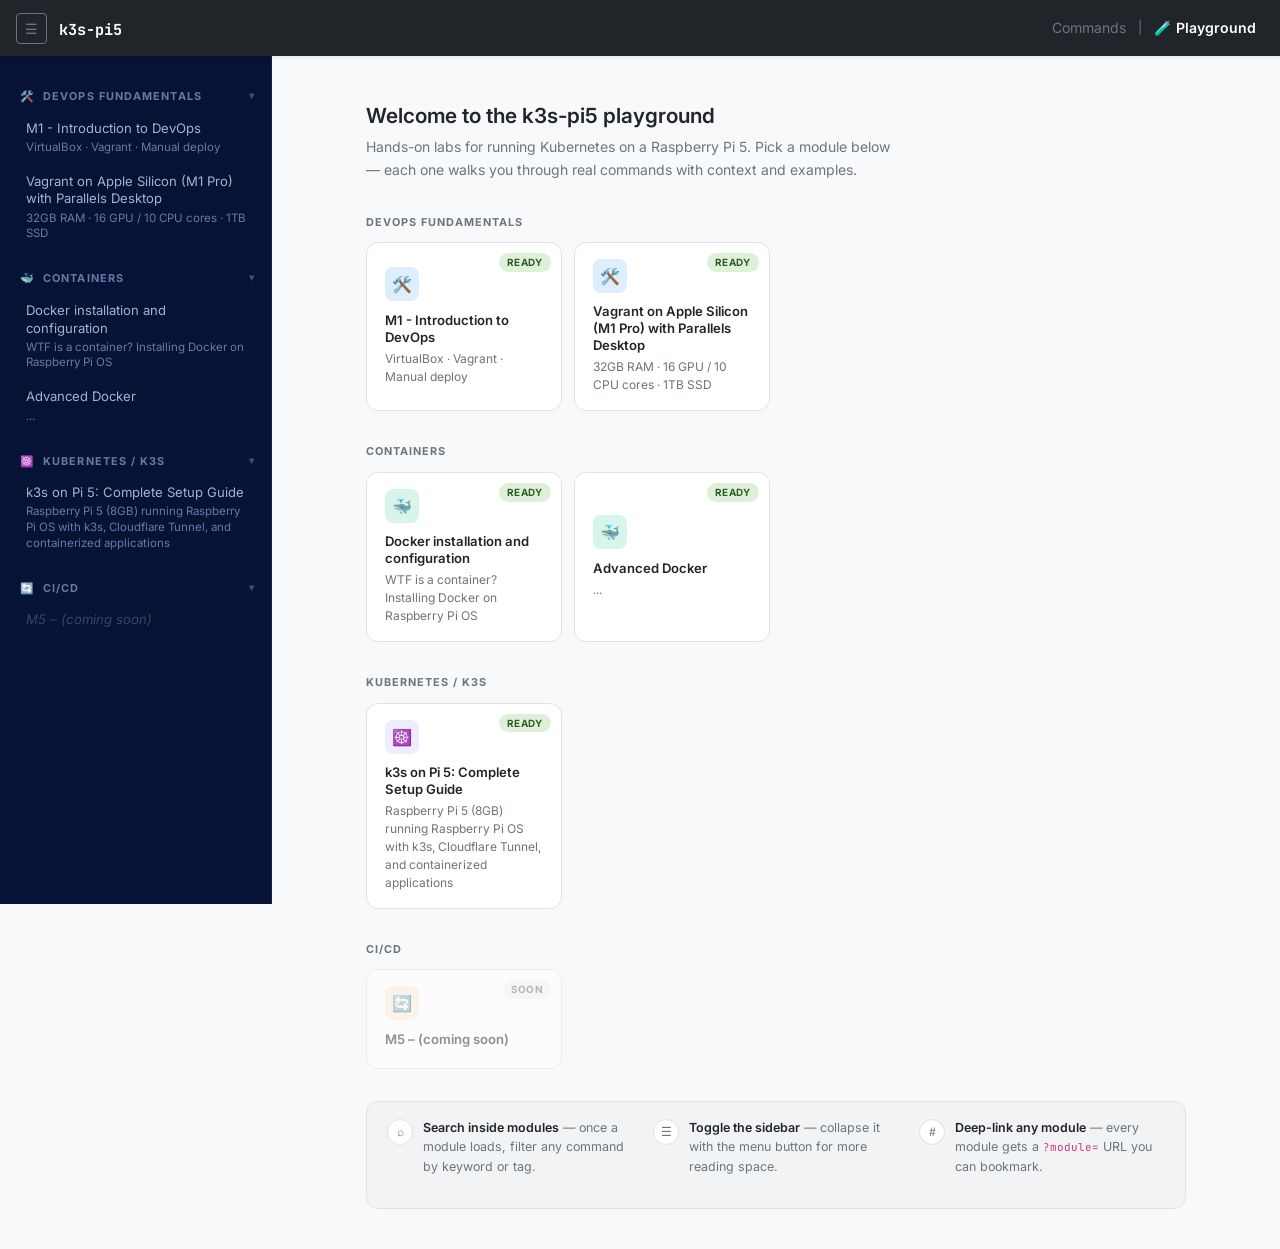
==== index.html @ 00b2cbc9 "fix: ui and folders" ====
<!DOCTYPE html>
<html lang="en">

<head>
  <meta charset="UTF-8" />
  <meta name="viewport" content="width=device-width, initial-scale=1.0" />
  <title>k3s-pi5 Playground — DevOps Labs</title>
  <link href="https://cdn.jsdelivr.net/npm/bootstrap@5.3.3/dist/css/bootstrap.min.css" rel="stylesheet" />
  <link
    href="https://fonts.googleapis.com/css2?family=Inter:wght@400;500;600;700&family=JetBrains+Mono:wght@400;500&display=swap"
    rel="stylesheet" />

  <!-- Design tokens first — everything else reads from these variables -->
  <link rel="stylesheet" href="styles/index.css" />
  <!-- Reusable UI components: cards, code blocks, badges, command parts -->
  <link rel="stylesheet" href="styles/components.css" />
  <!-- Sidebar: layout, collapse, accordion groups, module buttons -->
  <link rel="stylesheet" href="styles/sidebar.css" />
  <!-- Main content area, module header, empty state -->
  <link rel="stylesheet" href="styles/playground.css" />
</head>

<body>

  <!-- ── Navbar ──────────────────────────────────────────────────────────────── -->
  <nav class="navbar navbar-dark bg-dark sticky-top shadow-sm" style="z-index: 300;">
    <div class="container-fluid px-3">
      <div class="d-flex align-items-center gap-2">
        <button id="sidebar-toggle" class="btn btn-sm btn-outline-secondary me-1" aria-label="Toggle sidebar">☰</button>
        <a class="navbar-brand fw-bold mb-0" href="index.html">
          <span style="font-family:'JetBrains Mono',monospace; font-size:0.95rem;">k3s-pi5</span>
        </a>
      </div>
      <div class="d-flex align-items-center gap-1">
        <a class="nav-link text-secondary px-2" href="index.html" style="font-size:0.88rem;">Commands</a>
        <span class="text-secondary" style="font-size:0.8rem;">|</span>
        <a class="nav-link text-white px-2 fw-semibold" href="playground.html" style="font-size:0.88rem;">🧪 Playground</a>
      </div>
    </div>
  </nav>

  <!-- ── App shell ───────────────────────────────────────────────────────────── -->
  <div class="playground-shell">

    <!-- Sidebar — populated by playground.js -->
    <nav id="sidebar">
      <div id="sidebar-nav"></div>
    </nav>

    <!-- Main content -->
    <main id="playground-main">
      <div class="inner">

        <!-- Module header — shown after a module loads -->
        <div id="module-header" class="mb-5" style="display:none;">
          <h1 class="fw-bold fs-2 mb-1" id="module-title"></h1>
          <p class="text-secondary mb-4" id="module-subtitle"></p>
          <input type="text" id="searchInput" class="form-control mb-3" placeholder="Search commands or concepts…" />
          <div id="filterControls" class="d-flex flex-wrap gap-2 justify-content-center"></div>
        </div>

        <!-- Command list (driven by app.js render()) -->
        <div id="commandList"></div>
        <div class="no-results text-center text-secondary py-5" id="noResults" style="display:none;">
          <p class="fs-5">No commands match your search.</p>
        </div>

        <!-- Welcome / empty state — populated by playground.js -->
        <div id="module-empty"></div>

      </div>
    </main>
  </div>

  <script src="https://cdn.jsdelivr.net/npm/bootstrap@5.3.3/dist/js/bootstrap.bundle.min.js"></script>
  <script src="lib/registry.js"></script>
  <script src="lib/playground.js"></script>
  <script src="lib/index.js"></script>
</body>

</html>
---- styles/index.css ----
:root {
  /* ── Brand / Accent ─────────────────────────────────────────── */
  --accent:        #5b8af5;
  --accent-dark:   #3a66d4;
  --accent-bg:     #e7f1ff;
  --accent-text:   #084298;

  /* ── App background ─────────────────────────────────────────── */
  --bg-app:        #f8f9fa;
  --bg-card:       #ffffff;
  --bg-surface:    #f1f3f5;

  /* ── Sidebar palette ─────────────────────────────────────────── */
  --sidebar-bg:           #071336;
  --sidebar-border:       #1e2130;
  --sidebar-hover-bg:     #0f1528;
  --sidebar-active-bg:    #161e38;
  --sidebar-active-border:#5b8af5;

  /* Sidebar text — lifted for readability */
  --sidebar-label:        #6878a8;   /* group labels (was #4a5070 — too dim) */
  --sidebar-item:         #a8b0cc;   /* normal items (was #8b92b0 — too dim) */
  --sidebar-item-hover:   #d4d9ee;   /* hover */
  --sidebar-item-active:  #e8ecf8;   /* active */
  --sidebar-subtitle:     #6878a8;   /* subtitle under active item */
  --sidebar-disabled:     #3d4460;   /* coming-soon items */

  /* ── Content typography ──────────────────────────────────────── */
  --text-primary:   #212529;
  --text-secondary: #6c757d;
  --text-accent:    #0d6efd;         /* blue links / command names */

  /* ── Borders & shadows ───────────────────────────────────────── */
  --border:         #dee2e6;
  --shadow:         0 4px 6px -1px rgba(0,0,0,.10), 0 2px 4px -1px rgba(0,0,0,.06);

  /* ── Code blocks ─────────────────────────────────────────────── */
  --code-bg:        #272822;
  --code-text:      #f8f8f2;

  /* ── Fonts ───────────────────────────────────────────────────── */
  --font-sans:  'Inter', -apple-system, sans-serif;
  --font-mono:  'JetBrains Mono', monospace;

  /* ── Radii ───────────────────────────────────────────────────── */
  --radius-lg:  12px;
  --radius-md:  8px;
  --radius-sm:  4px;

  /* ── Sidebar sizing ──────────────────────────────────────────── */
  --sidebar-width:          272px;
  --sidebar-collapsed-width: 0px;
  --navbar-height:          52px;
  --sidebar-transition:     0.25s ease;
}
---- styles/components.css ----
/* components.css — Reusable UI components: cards, code, badges, command parts.
   Requires: tokens.css */

/* ── Base ────────────────────────────────────────────────────────────────── */
body {
  font-family: var(--font-sans);
  background: var(--bg-app);
}

code,
.font-mono {
  font-family: var(--font-mono);
}

/* ── Command name ────────────────────────────────────────────────────────── */
.command-name {
  font-family: var(--font-mono);
  font-weight: 600;
  color: var(--text-accent);
  font-size: 1rem;
}

/* ── Command part pill ───────────────────────────────────────────────────── */
.command-part {
  background: var(--bg-surface);
  padding: 2px 7px;
  border-radius: var(--radius-sm);
  font-family: var(--font-mono);
  font-size: 0.8rem;
  display: inline-block;
  margin: 2px;
}

/* ── Code example box ────────────────────────────────────────────────────── */
.example-box {
  background: var(--code-bg);
  color: var(--code-text);
  padding: 12px;
  border-radius: var(--radius-md);
  font-family: var(--font-mono);
  font-size: 0.82rem;
  overflow-x: auto;
  white-space: pre-wrap;
}

/* ── "Why" callout box ───────────────────────────────────────────────────── */
.why-box {
  background: var(--accent-bg);
  color: var(--accent-text);
  border-left: 4px solid var(--text-accent);
  padding: 10px 14px;
  border-radius: 6px;
  font-size: 0.9rem;
}

/* ── Detail label ────────────────────────────────────────────────────────── */
.detail-label {
  font-size: 0.7rem;
  font-weight: 700;
  text-transform: uppercase;
  letter-spacing: 0.06em;
  color: var(--text-secondary);
  margin-bottom: 4px;
}

/* ── Cards ───────────────────────────────────────────────────────────────── */
.card {
  transition: transform 0.15s, box-shadow 0.15s;
}

.card:hover {
  transform: translateY(-2px);
  box-shadow: 0 6px 16px rgba(0, 0, 0, 0.1) !important;
}

.card.border-primary {
  border-left-width: 4px !important;
}

/* ── Bootstrap accordion overrides ──────────────────────────────────────── */
.accordion-button {
  font-family: var(--font-mono);
  font-weight: 600;
  color: var(--text-accent);
}

.accordion-button:not(.collapsed) {
  color: var(--text-accent);
  background: #f0f5ff;
  box-shadow: none;
}

.accordion-button::after {
  filter: none;
}

/* ── Section badge (numbered circle) ────────────────────────────────────── */
.section-badge {
  width: 28px;
  height: 28px;
  border-radius: 50%;
  background: var(--text-accent);
  color: #fff;
  display: inline-flex;
  align-items: center;
  justify-content: center;
  font-size: 0.85rem;
  font-weight: 700;
}
---- styles/sidebar.css ----
/* sidebar.css — Sidebar layout, collapsible categories, toggle behaviour.
   Requires: tokens.css */

/* ── Shell that wraps sidebar + main ────────────────────────────────────── */
.playground-shell {
  display: flex;
  flex: 1;
  min-height: 0;
}

/* ── Sidebar container ───────────────────────────────────────────────────── */
#sidebar {
  width: var(--sidebar-width);
  min-width: var(--sidebar-width);
  background: var(--sidebar-bg);
  border-right: 1px solid var(--sidebar-border);
  display: flex;
  flex-direction: column;
  position: sticky;
  top: var(--navbar-height);
  height: calc(100vh - var(--navbar-height));
  overflow-y: auto;
  overflow-x: hidden;
  padding: 1rem 0 2rem;
  scrollbar-width: thin;
  scrollbar-color: #2a2f45 transparent;
  transition: width var(--sidebar-transition),
              min-width var(--sidebar-transition),
              opacity var(--sidebar-transition);
}

#sidebar::-webkit-scrollbar        { width: 4px; }
#sidebar::-webkit-scrollbar-track  { background: transparent; }
#sidebar::-webkit-scrollbar-thumb  { background: #2a2f45; border-radius: 2px; }

/* ── Collapsed state (desktop) ───────────────────────────────────────────── */
#sidebar.collapsed {
  width: 0;
  min-width: 0;
  opacity: 0;
  pointer-events: none;
}

/* ── Accordion group wrapper ─────────────────────────────────────────────── */
.sidebar-group {
  margin-bottom: 0.25rem;
}

/* ── Group label / toggle button ─────────────────────────────────────────── */
.sidebar-group-label {
  display: flex;
  align-items: center;
  justify-content: space-between;
  gap: 0.5rem;
  padding: 1rem 1rem 0.4rem 1.25rem;
  color: var(--sidebar-label);
  font-size: 0.68rem;
  font-weight: 700;
  letter-spacing: 0.1em;
  text-transform: uppercase;
  cursor: pointer;
  user-select: none;
  border: none;
  background: none;
  width: 100%;
  text-align: left;
  transition: color 0.15s;
}

.sidebar-group-label:hover {
  color: var(--sidebar-item-hover);
}

.sidebar-group-label .label-left {
  display: flex;
  align-items: center;
  gap: 0.5rem;
}

/* Chevron icon */
.sidebar-group-label .chevron {
  font-size: 0.6rem;
  opacity: 0.6;
  transition: transform 0.2s ease;
  /* Unicode chevron — no extra dependency */
  content: '▾';
}

.sidebar-group.collapsed .chevron {
  transform: rotate(-90deg);
}

/* ── Group items container ───────────────────────────────────────────────── */
.sidebar-group-items {
  overflow: hidden;
  max-height: 1000px; /* large enough; animate down to 0 */
  transition: max-height 0.25s ease, opacity 0.2s ease;
  opacity: 1;
}

.sidebar-group.collapsed .sidebar-group-items {
  max-height: 0;
  opacity: 0;
}

/* ── Individual module button ─────────────────────────────────────────────── */
.sidebar-module-btn {
  display: block;
  width: 100%;
  background: none;
  border: none;
  border-left: 2px solid transparent;
  text-align: left;
  padding: 0.55rem 1.25rem 0.55rem 1.5rem;
  color: var(--sidebar-item);
  font-size: 0.82rem;
  font-family: var(--font-sans);
  line-height: 1.35;
  cursor: pointer;
  transition: color 0.15s, border-color 0.15s, background 0.15s;
}

.sidebar-module-btn:hover:not(.disabled) {
  color: var(--sidebar-item-hover);
  background: var(--sidebar-hover-bg);
}

.sidebar-module-btn.active {
  color: var(--sidebar-item-active);
  border-left-color: var(--sidebar-active-border);
  background: var(--sidebar-active-bg);
  font-weight: 600;
}

.sidebar-module-btn.disabled {
  color: var(--sidebar-disabled);
  cursor: default;
  font-style: italic;
}

/* ── Subtitle line inside a module button ────────────────────────────────── */
.sidebar-module-subtitle {
  display: block;
  font-size: 0.72rem;
  color: var(--sidebar-label);
  margin-top: 0.15rem;
  font-weight: 400;
  font-style: normal;
}

.sidebar-module-btn.active .sidebar-module-subtitle {
  color: var(--sidebar-subtitle);
}

/* ── Navbar toggle button (visible on all sizes now) ─────────────────────── */
#sidebar-toggle {
  display: inline-flex; /* always visible — collapses sidebar on desktop too */
}

/* ── Mobile: sidebar slides in as overlay ────────────────────────────────── */
@media (max-width: 768px) {
  #sidebar {
    position: fixed;
    top: var(--navbar-height);
    left: -280px;
    height: calc(100vh - var(--navbar-height));
    z-index: 200;
    width: 260px;
    min-width: 260px;
    /* Override desktop collapsed transition — use slide on mobile */
    transition: left var(--sidebar-transition), opacity 0s;
    opacity: 1;
  }

  /* On mobile, open/close via .open instead of .collapsed */
  #sidebar.open {
    left: 0;
    box-shadow: 4px 0 24px rgba(0, 0, 0, 0.5);
  }

  /* Desktop collapsed class has no effect on mobile */
  #sidebar.collapsed {
    width: 260px;
    min-width: 260px;
    opacity: 1;
    pointer-events: auto;
  }
}
---- styles/playground.css ----
/* playground.css — Main content area, module header, welcome screen.
   Requires: tokens.css */

/* ── Main content panel ──────────────────────────────────────────────────── */
#playground-main {
  flex: 1;
  overflow-y: auto;
  padding: 2.5rem 2rem;
  transition: padding var(--sidebar-transition);
}

#playground-main .inner {
  max-width: 820px;
  margin: 0 auto;
}

/* ── Module header ───────────────────────────────────────────────────────── */
#module-header {
  text-align: center;
  margin-bottom: 2.5rem;
}

#searchInput:focus {
  border-color: var(--accent);
  box-shadow: 0 0 0 3px rgba(91, 138, 245, 0.18);
}

.filter-btn.active {
  background: var(--accent) !important;
  color: #fff !important;
  border-color: var(--accent) !important;
}

/* ── No-results notice ───────────────────────────────────────────────────── */
.no-results { display: none; }

/* ── Welcome screen (empty state) ────────────────────────────────────────── */
#module-empty {
  padding-top: 0.5rem;
}

.welcome-greeting {
  margin-bottom: 2rem;
}
.welcome-greeting h2 {
  font-size: 1.3rem;
  font-weight: 600;
  color: var(--text-primary);
  margin: 0 0 0.4rem;
}
.welcome-greeting p {
  font-size: 0.875rem;
  color: var(--text-secondary);
  margin: 0;
  line-height: 1.65;
  max-width: 540px;
}

.welcome-section-label {
  font-size: 0.68rem;
  font-weight: 700;
  letter-spacing: 0.09em;
  text-transform: uppercase;
  color: var(--text-secondary);
  margin: 0 0 0.75rem;
}

/* ── Module card grid ────────────────────────────────────────────────────── */
.welcome-grid {
  display: grid;
  grid-template-columns: repeat(auto-fill, minmax(190px, 1fr));
  gap: 12px;
  margin-bottom: 2rem;
}

.welcome-card {
  background: var(--bg-card);
  border: 1px solid var(--border);
  border-radius: var(--radius-lg);
  padding: 1rem 1.1rem;
  cursor: pointer;
  transition: border-color 0.15s, box-shadow 0.15s, transform 0.15s;
  position: relative;
  text-align: left;
  width: 100%;
  font-family: var(--font-sans);
}
.welcome-card:hover {
  border-color: var(--accent);
  box-shadow: 0 4px 14px rgba(91, 138, 245, 0.12);
  transform: translateY(-2px);
}
.welcome-card.disabled {
  opacity: 0.5;
  cursor: default;
  pointer-events: none;
}

.welcome-card-icon {
  width: 34px;
  height: 34px;
  border-radius: 8px;
  display: flex;
  align-items: center;
  justify-content: center;
  font-size: 1rem;
  margin-bottom: 0.65rem;
  flex-shrink: 0;
}
.welcome-card-icon.clr-blue   { background: #ddeeff; }
.welcome-card-icon.clr-teal   { background: #d8f5ec; }
.welcome-card-icon.clr-purple { background: #eeedfe; }
.welcome-card-icon.clr-amber  { background: #faeeda; }

.welcome-card-title {
  font-size: 0.82rem;
  font-weight: 600;
  color: var(--text-primary);
  margin: 0 0 0.25rem;
  line-height: 1.3;
}
.welcome-card-sub {
  font-size: 0.75rem;
  color: var(--text-secondary);
  margin: 0;
  line-height: 1.5;
}

.welcome-card-badge {
  position: absolute;
  top: 10px;
  right: 10px;
  font-size: 0.62rem;
  font-weight: 700;
  padding: 2px 8px;
  border-radius: 20px;
  text-transform: uppercase;
  letter-spacing: 0.05em;
}
.welcome-card-badge.ready { background: #dff0d8; color: #2a6027; }
.welcome-card-badge.soon  { background: var(--bg-surface); color: var(--text-secondary); }

/* ── Tips row ────────────────────────────────────────────────────────────── */
.welcome-tips {
  background: var(--bg-surface);
  border: 1px solid var(--border);
  border-radius: var(--radius-lg);
  padding: 1rem 1.25rem;
  display: flex;
  flex-wrap: wrap;
  gap: 1.25rem;
}
.welcome-tip {
  display: flex;
  align-items: flex-start;
  gap: 10px;
  flex: 1;
  min-width: 160px;
}
.welcome-tip-icon {
  width: 26px;
  height: 26px;
  border-radius: 50%;
  background: var(--bg-card);
  border: 1px solid var(--border);
  display: flex;
  align-items: center;
  justify-content: center;
  font-size: 0.72rem;
  flex-shrink: 0;
  margin-top: 1px;
  font-family: var(--font-mono);
  color: var(--text-secondary);
}
.welcome-tip-text {
  font-size: 0.78rem;
  color: var(--text-secondary);
  line-height: 1.55;
}
.welcome-tip-text strong {
  color: var(--text-primary);
  font-weight: 600;
}

/* ── Mobile adjustments ──────────────────────────────────────────────────── */
@media (max-width: 768px) {
  #playground-main { padding: 1.5rem 1rem; }
  .welcome-grid { grid-template-columns: 1fr 1fr; }
}
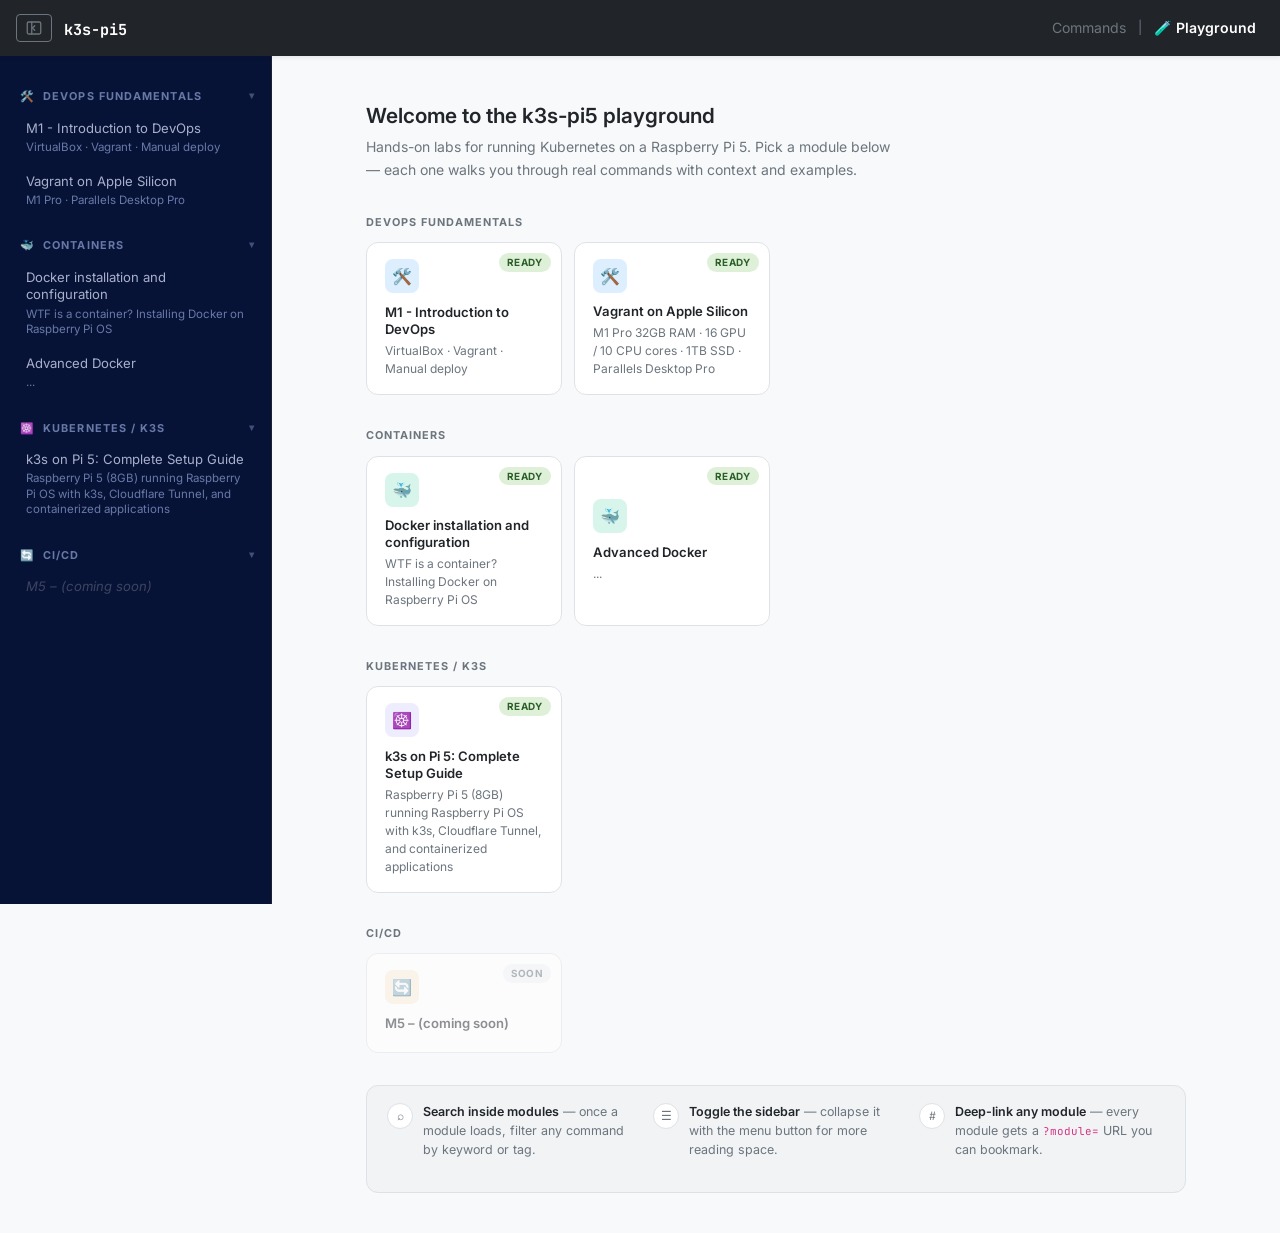
==== commit 0ecdd451: "fix:toggle sidebar" ====
--- a/index.html
+++ b/index.html
@@ -26,7 +26,17 @@
   <nav class="navbar navbar-dark bg-dark sticky-top shadow-sm" style="z-index: 300;">
     <div class="container-fluid px-3">
       <div class="d-flex align-items-center gap-2">
-        <button id="sidebar-toggle" class="btn btn-sm btn-outline-secondary me-1" aria-label="Toggle sidebar">☰</button>
+        <button id="sidebar-toggle" class="btn btn-sm btn-outline-secondary me-1" aria-label="Toggle sidebar"
+          aria-expanded="true">
+          <svg width="18" height="18" viewBox="0 0 24 24" fill="none" stroke="currentColor" stroke-width="1.75"
+            stroke-linecap="round" stroke-linejoin="round">
+            <rect x="3" y="4" width="18" height="16" rx="2" />
+            <line id="st-divider" x1="9" y1="4" x2="9" y2="20"
+              style="transition:opacity .2s,transform .2s;transform-origin:9px 12px" />
+            <polyline id="st-arrow" points="13,9 10,12 13,15"
+              style="transition:transform .2s;transform-origin:11.5px 12px" />
+          </svg>
+        </button>
         <a class="navbar-brand fw-bold mb-0" href="index.html">
           <span style="font-family:'JetBrains Mono',monospace; font-size:0.95rem;">k3s-pi5</span>
         </a>
@@ -34,7 +44,8 @@
       <div class="d-flex align-items-center gap-1">
         <a class="nav-link text-secondary px-2" href="index.html" style="font-size:0.88rem;">Commands</a>
         <span class="text-secondary" style="font-size:0.8rem;">|</span>
-        <a class="nav-link text-white px-2 fw-semibold" href="playground.html" style="font-size:0.88rem;">🧪 Playground</a>
+        <a class="nav-link text-white px-2 fw-semibold" href="playground.html" style="font-size:0.88rem;">🧪
+          Playground</a>
       </div>
     </div>
   </nav>
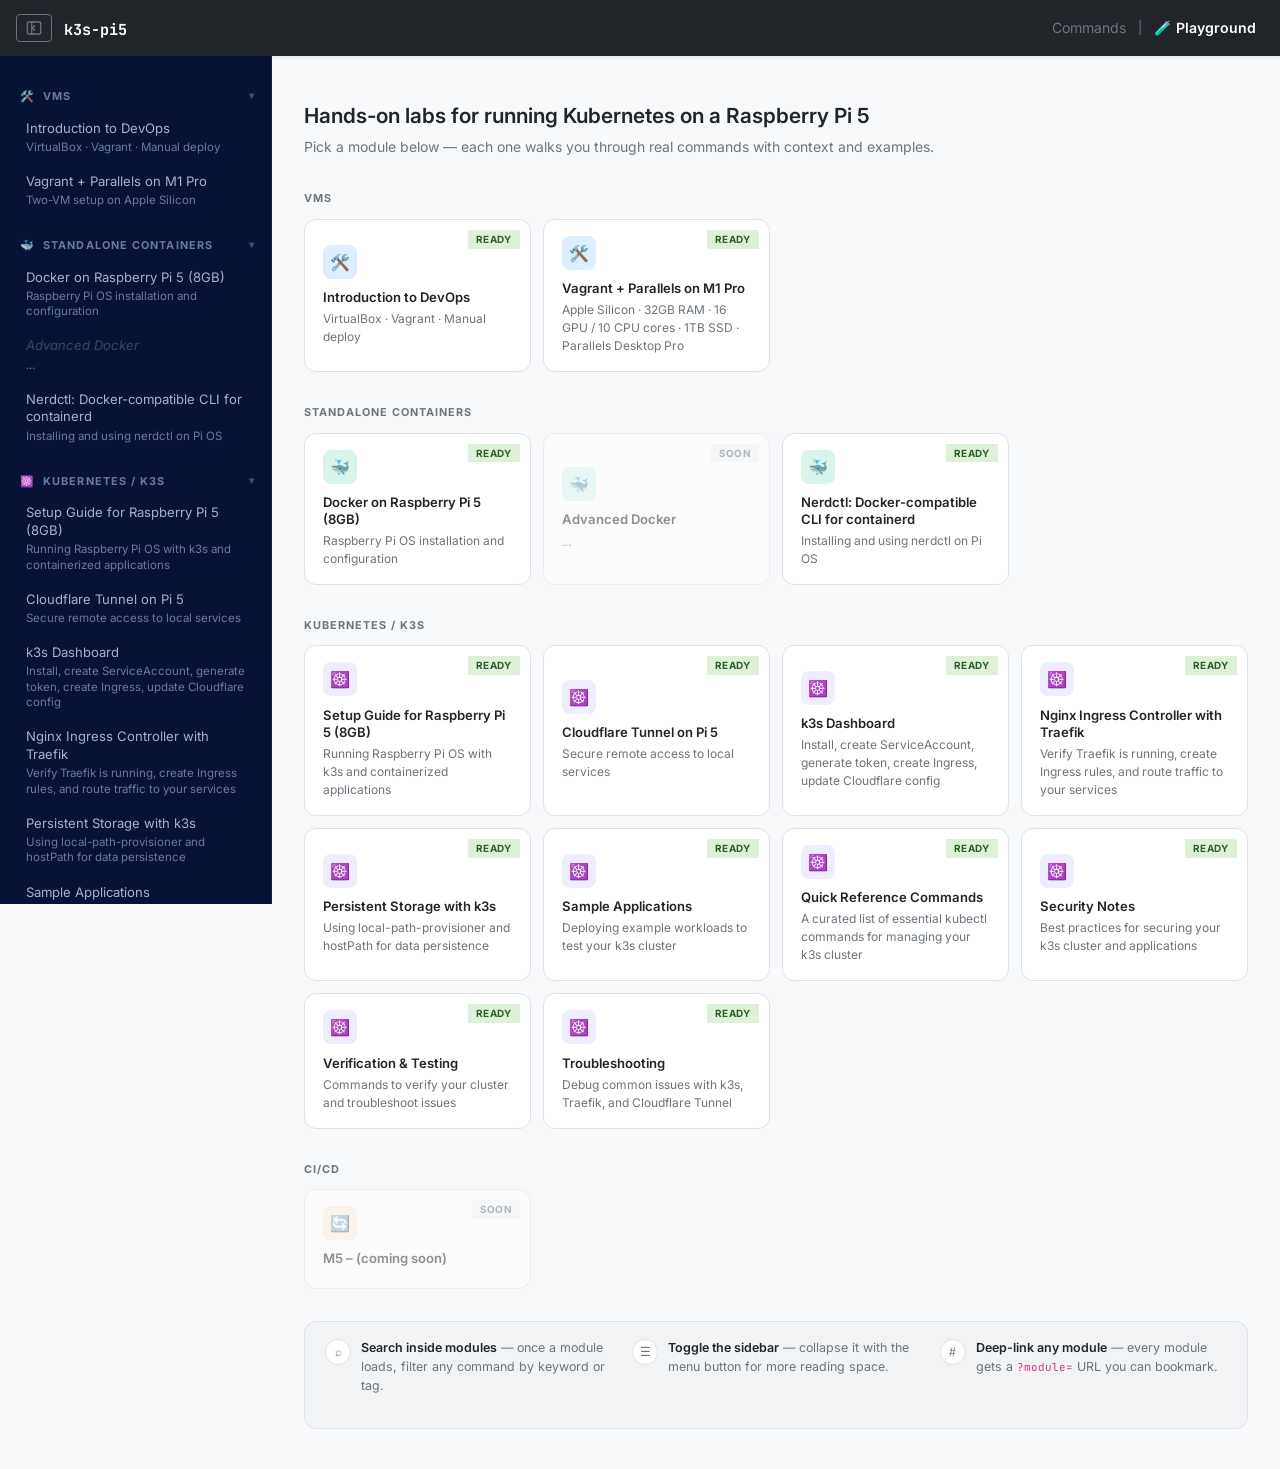
==== commit fa06fcca: "fixed some stylings" ====
--- a/index.html
+++ b/index.html
@@ -79,6 +79,24 @@
         <!-- Welcome / empty state — populated by playground.js -->
         <div id="module-empty"></div>
 
+        <div class="welcome-tips">
+          <div class="welcome-tip">
+            <div class="welcome-tip-icon">&#x2315;</div>
+            <p class="welcome-tip-text"><strong>Search inside modules</strong> — once a module loads, filter any command
+              by keyword or tag.</p>
+          </div>
+          <div class="welcome-tip">
+            <div class="welcome-tip-icon">&#9776;</div>
+            <p class="welcome-tip-text"><strong>Toggle the sidebar</strong> — collapse it with the menu button for
+              more reading space.</p>
+          </div>
+          <div class="welcome-tip">
+            <div class="welcome-tip-icon">#</div>
+            <p class="welcome-tip-text"><strong>Deep-link any module</strong> — every module gets a
+              <code>?module=</code> URL you can bookmark.
+            </p>
+          </div>
+        </div>
       </div>
     </main>
   </div>
--- a/styles/playground.css
+++ b/styles/playground.css
@@ -10,7 +10,7 @@
 }
 
 #playground-main .inner {
-  max-width: 820px;
+  max-width: 1240px;
   margin: 0 auto;
 }
 
@@ -53,7 +53,6 @@
   color: var(--text-secondary);
   margin: 0;
   line-height: 1.65;
-  max-width: 540px;
 }
 
 .welcome-section-label {
@@ -68,7 +67,7 @@
 /* ── Module card grid ────────────────────────────────────────────────────── */
 .welcome-grid {
   display: grid;
-  grid-template-columns: repeat(auto-fill, minmax(190px, 1fr));
+  grid-template-columns: repeat(4, 1fr);
   gap: 12px;
   margin-bottom: 2rem;
 }
@@ -133,7 +132,6 @@
   font-size: 0.62rem;
   font-weight: 700;
   padding: 2px 8px;
-  border-radius: 20px;
   text-transform: uppercase;
   letter-spacing: 0.05em;
 }
@@ -185,5 +183,13 @@
 /* ── Mobile adjustments ──────────────────────────────────────────────────── */
 @media (max-width: 768px) {
   #playground-main { padding: 1.5rem 1rem; }
-  .welcome-grid { grid-template-columns: 1fr 1fr; }
+  .welcome-grid {
+    grid-template-columns: repeat(3, 1fr); /* wide: 3 col */
+  }
+}
+
+@media (max-width: 480px) {
+  .welcome-grid {
+    grid-template-columns: repeat(3, 1fr); /* mobile: 1 col */
+  }
 }
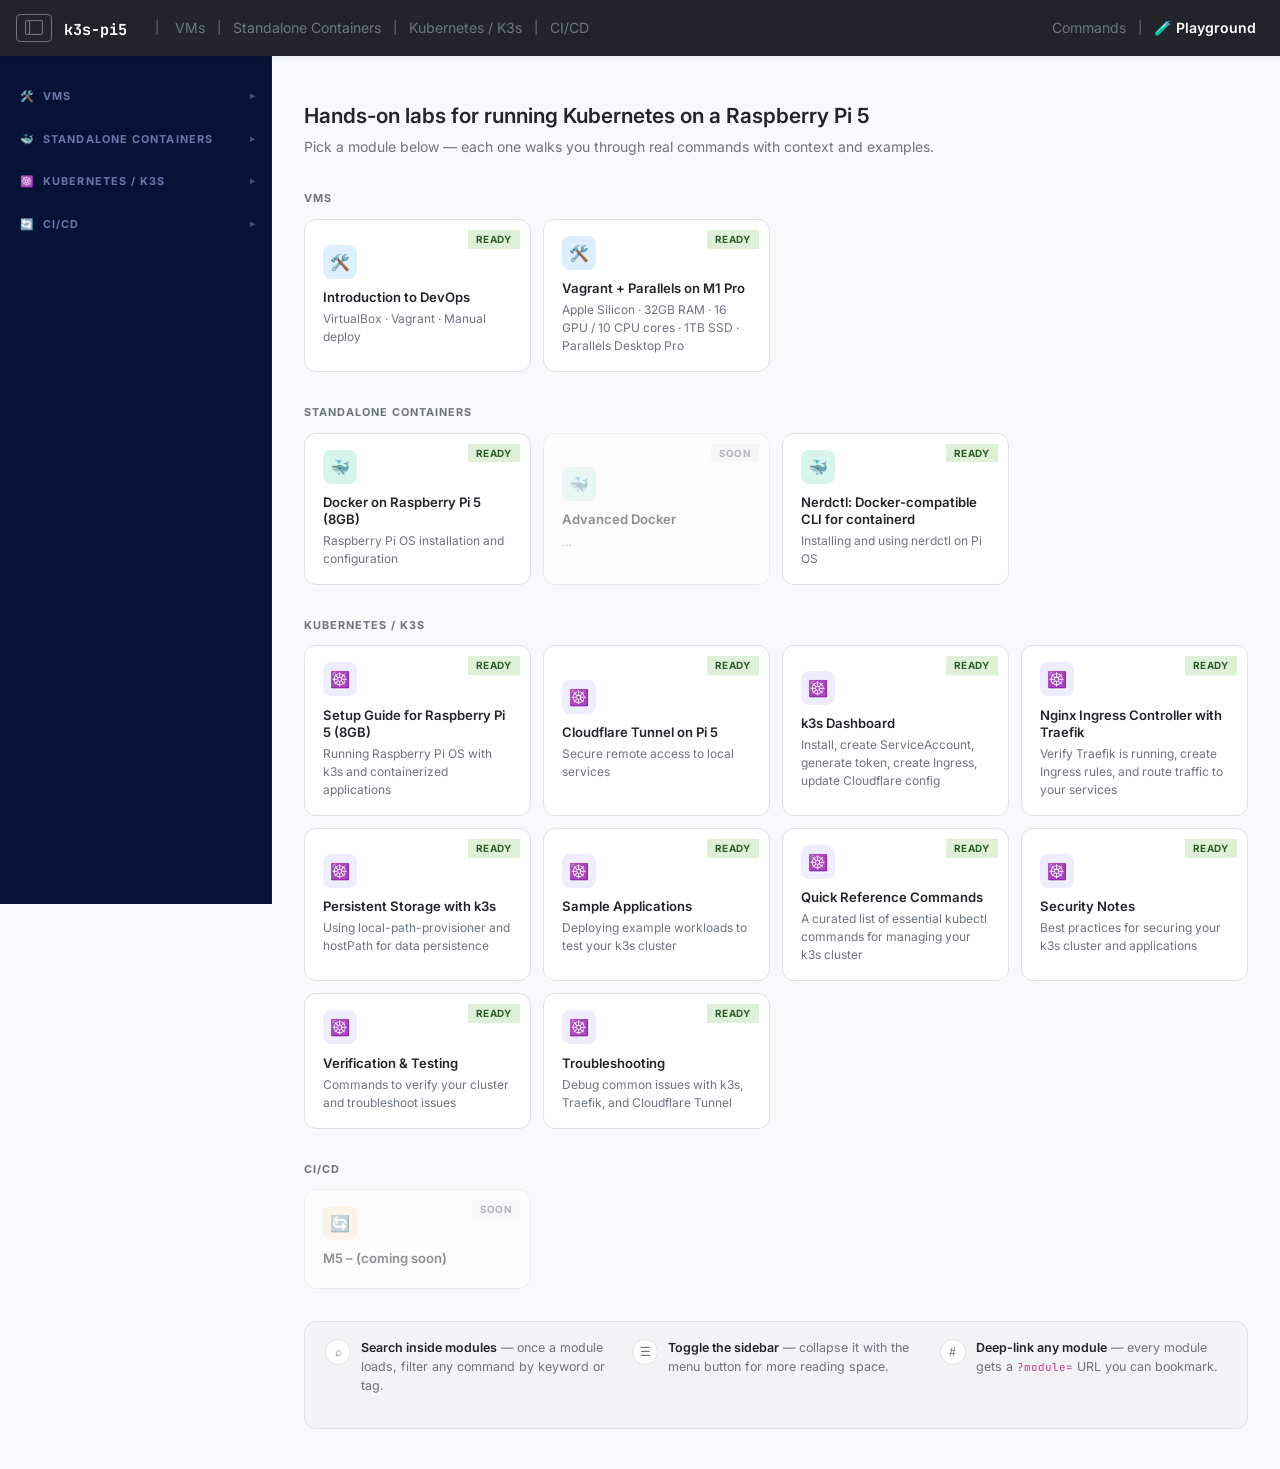
==== commit e3b4cdfd: "fixed styling" ====
--- a/index.html
+++ b/index.html
@@ -6,6 +6,7 @@
   <meta name="viewport" content="width=device-width, initial-scale=1.0" />
   <title>k3s-pi5 Playground — DevOps Labs</title>
   <link href="https://cdn.jsdelivr.net/npm/bootstrap@5.3.3/dist/css/bootstrap.min.css" rel="stylesheet" />
+  <link href="https://cdn.jsdelivr.net/npm/bootstrap-icons@1.11.3/font/bootstrap-icons.min.css" rel="stylesheet" />
   <link
     href="https://fonts.googleapis.com/css2?family=Inter:wght@400;500;600;700&family=JetBrains+Mono:wght@400;500&display=swap"
     rel="stylesheet" />
@@ -28,18 +29,13 @@
       <div class="d-flex align-items-center gap-2">
         <button id="sidebar-toggle" class="btn btn-sm btn-outline-secondary me-1" aria-label="Toggle sidebar"
           aria-expanded="true">
-          <svg width="18" height="18" viewBox="0 0 24 24" fill="none" stroke="currentColor" stroke-width="1.75"
-            stroke-linecap="round" stroke-linejoin="round">
-            <rect x="3" y="4" width="18" height="16" rx="2" />
-            <line id="st-divider" x1="9" y1="4" x2="9" y2="20"
-              style="transition:opacity .2s,transform .2s;transform-origin:9px 12px" />
-            <polyline id="st-arrow" points="13,9 10,12 13,15"
-              style="transition:transform .2s;transform-origin:11.5px 12px" />
-          </svg>
+          <i id="sidebar-icon" class="bi bi-layout-sidebar" style="font-size:1.1rem; line-height:1;"></i>
         </button>
         <a class="navbar-brand fw-bold mb-0" href="index.html">
           <span style="font-family:'JetBrains Mono',monospace; font-size:0.95rem;">k3s-pi5</span>
         </a>
+        <span class="text-secondary d-none d-md-inline ms-1" style="font-size:0.8rem;">|</span>
+        <div id="navbar-group-links" class="d-none d-md-flex align-items-center gap-1"></div>
       </div>
       <div class="d-flex align-items-center gap-1">
         <a class="nav-link text-secondary px-2" href="index.html" style="font-size:0.88rem;">Commands</a>
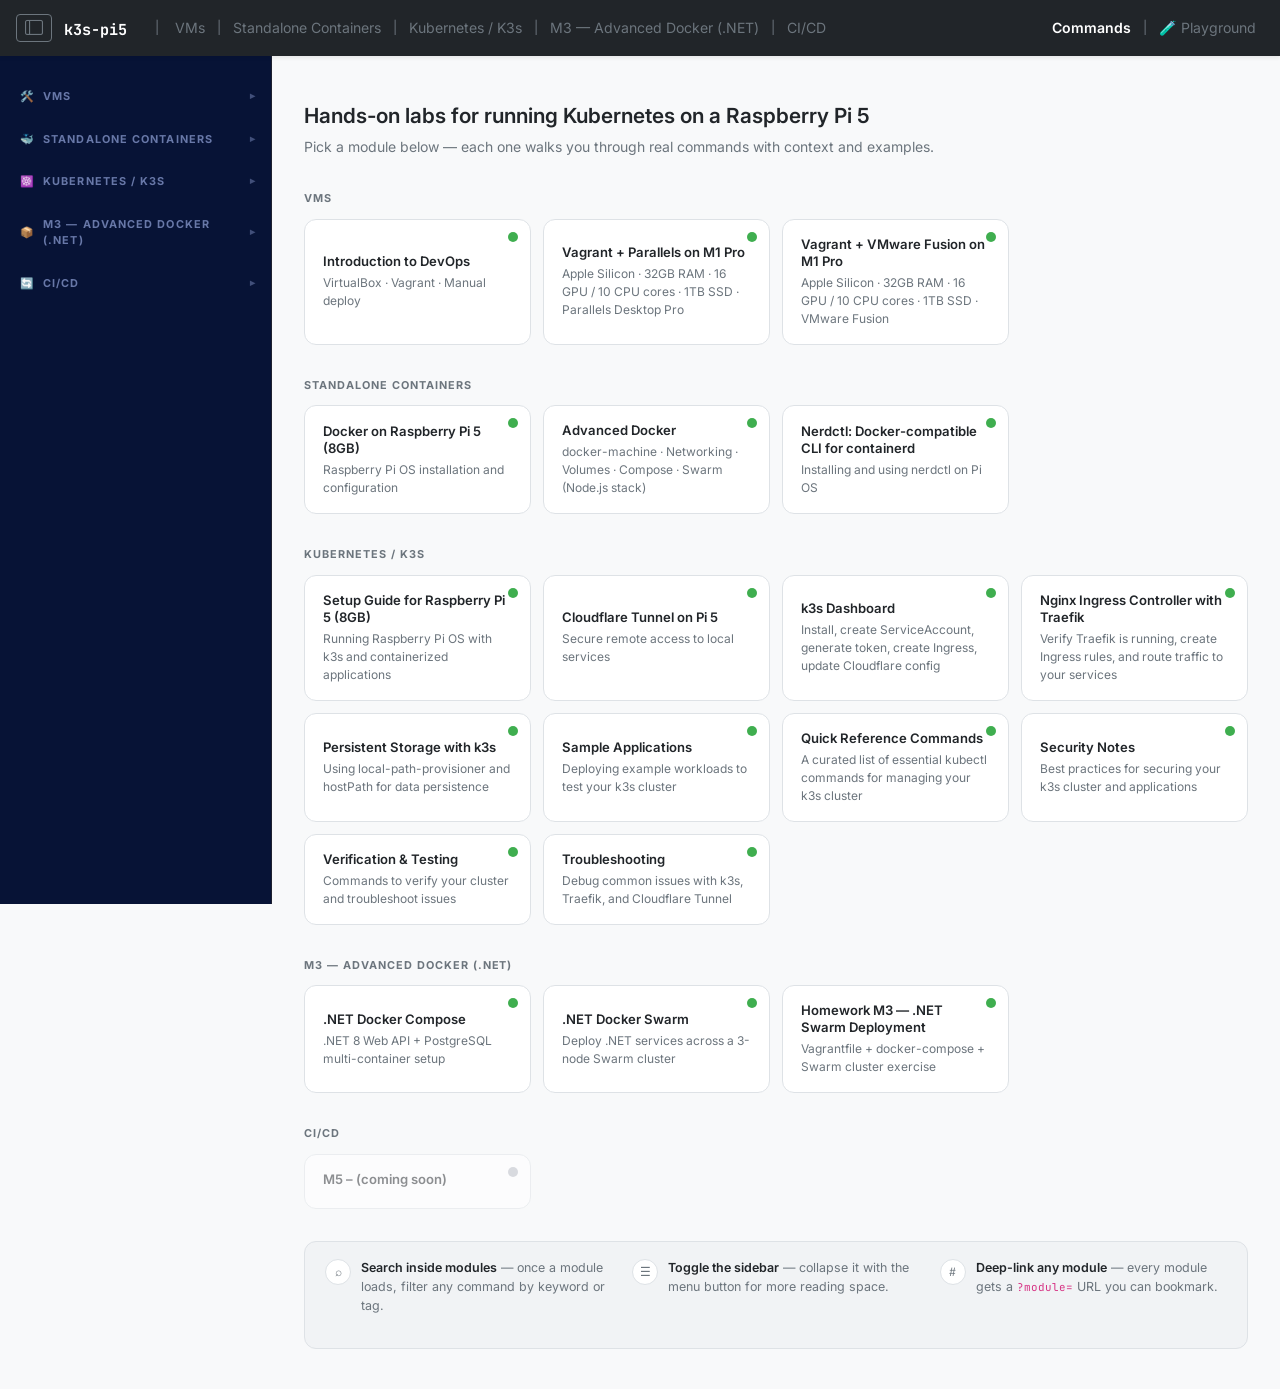
==== commit 96698656: "feat: sidebar now mirrors the active view" ====
--- a/index.html
+++ b/index.html
@@ -38,9 +38,9 @@
         <div id="navbar-group-links" class="d-none d-md-flex align-items-center gap-1"></div>
       </div>
       <div class="d-flex align-items-center gap-1">
-        <a class="nav-link text-secondary px-2" href="index.html" style="font-size:0.88rem;">Commands</a>
+        <a id="nav-commands" class="nav-link text-white px-2 fw-semibold" href="#" style="font-size:0.88rem;">Commands</a>
         <span class="text-secondary" style="font-size:0.8rem;">|</span>
-        <a class="nav-link text-white px-2 fw-semibold" href="playground.html" style="font-size:0.88rem;">🧪
+        <a id="nav-playground" class="nav-link text-secondary px-2" href="#" style="font-size:0.88rem;">🧪
           Playground</a>
       </div>
     </div>
--- a/styles/components.css
+++ b/styles/components.css
@@ -92,6 +92,133 @@
 
 .accordion-button::after {
   filter: none;
+}
+
+/* ── Prose block ─────────────────────────────────────────────────────────── */
+.module-prose {
+  background: var(--bg-card);
+  border: 1px solid var(--border);
+  border-radius: var(--radius-md);
+  overflow: hidden;
+}
+
+/* Clickable header (only when block has a title) */
+.module-prose-header {
+  display: flex;
+  align-items: center;
+  justify-content: space-between;
+  gap: 0.5rem;
+  width: 100%;
+  background: none;
+  border: none;
+  padding: 0.85rem 1.25rem;
+  cursor: pointer;
+  text-align: left;
+  transition: background 0.15s;
+}
+
+.module-prose-header:hover {
+  background: var(--bg-surface);
+}
+
+.module-prose-title {
+  font-weight: 600;
+  font-size: 0.95rem;
+  color: var(--text-primary);
+}
+
+.module-prose-chevron {
+  color: var(--text-secondary);
+  flex-shrink: 0;
+  transition: transform 0.2s ease;
+}
+
+.module-prose.collapsed .module-prose-chevron {
+  transform: rotate(90deg);
+}
+
+/* Animated body */
+.module-prose-body {
+  overflow: hidden;
+  max-height: 3000px;
+  transition: max-height 0.25s ease;
+}
+
+.module-prose.collapsed .module-prose-body {
+  max-height: 0;
+}
+
+.module-prose-body-inner {
+  padding: 0 1.25rem 1.25rem;
+  line-height: 1.7;
+  color: var(--text-primary);
+}
+
+.module-prose-body-inner p:last-child,
+.module-prose-body-inner ul:last-child,
+.module-prose-body-inner ol:last-child {
+  margin-bottom: 0;
+}
+
+/* Plain prose (no title, no toggle) */
+.module-prose-plain {
+  padding: 1.25rem 1.5rem;
+  line-height: 1.7;
+  color: var(--text-primary);
+}
+
+.module-prose-plain p:last-child,
+.module-prose-plain ul:last-child,
+.module-prose-plain ol:last-child {
+  margin-bottom: 0;
+}
+
+/* ── Note / callout block ────────────────────────────────────────────────── */
+.module-note {
+  display: flex;
+  align-items: flex-start;
+  gap: 0.6rem;
+  padding: 0.75rem 1rem;
+  border-radius: var(--radius-md);
+  border-left: 4px solid;
+  font-size: 0.9rem;
+  line-height: 1.6;
+}
+
+.module-note-icon {
+  flex-shrink: 0;
+  line-height: 1.6;
+}
+
+.module-note-content {
+  flex: 1;
+  min-width: 0;
+}
+
+.module-note code {
+  color: inherit;
+  background: rgba(0, 0, 0, 0.07);
+  padding: 1px 5px;
+  border-radius: 3px;
+  font-size: 0.9em;
+}
+
+.module-note--info {
+  background: var(--accent-bg);
+  color: var(--accent-text);
+  border-color: var(--text-accent);
+}
+
+.module-note--tip {
+  background: #ecfdf5;
+  color: #065f46;
+  border-color: #10b981;
+}
+
+.module-note--warning {
+  background: #fffbeb;
+  color: #78350f;
+  border-color: #f59e0b;
 }
 
 /* ── Section badge (numbered circle) ────────────────────────────────────── */
--- a/styles/playground.css
+++ b/styles/playground.css
@@ -125,18 +125,17 @@
   line-height: 1.5;
 }
 
-.welcome-card-badge {
+.welcome-card-dot {
   position: absolute;
-  top: 10px;
-  right: 10px;
-  font-size: 0.62rem;
-  font-weight: 700;
-  padding: 2px 8px;
-  text-transform: uppercase;
-  letter-spacing: 0.05em;
+  top: 12px;
+  right: 12px;
+  width: 10px;
+  height: 10px;
+  border-radius: 50%;
+  flex-shrink: 0;
 }
-.welcome-card-badge.ready { background: #dff0d8; color: #2a6027; }
-.welcome-card-badge.soon  { background: var(--bg-surface); color: var(--text-secondary); }
+.welcome-card-dot.ready { background: #3fae4f; }            /* green — ready */
+.welcome-card-dot.soon  { background: #b8bcc4; }            /* grey — in progress */
 
 /* ── Tips row ────────────────────────────────────────────────────────────── */
 .welcome-tips {
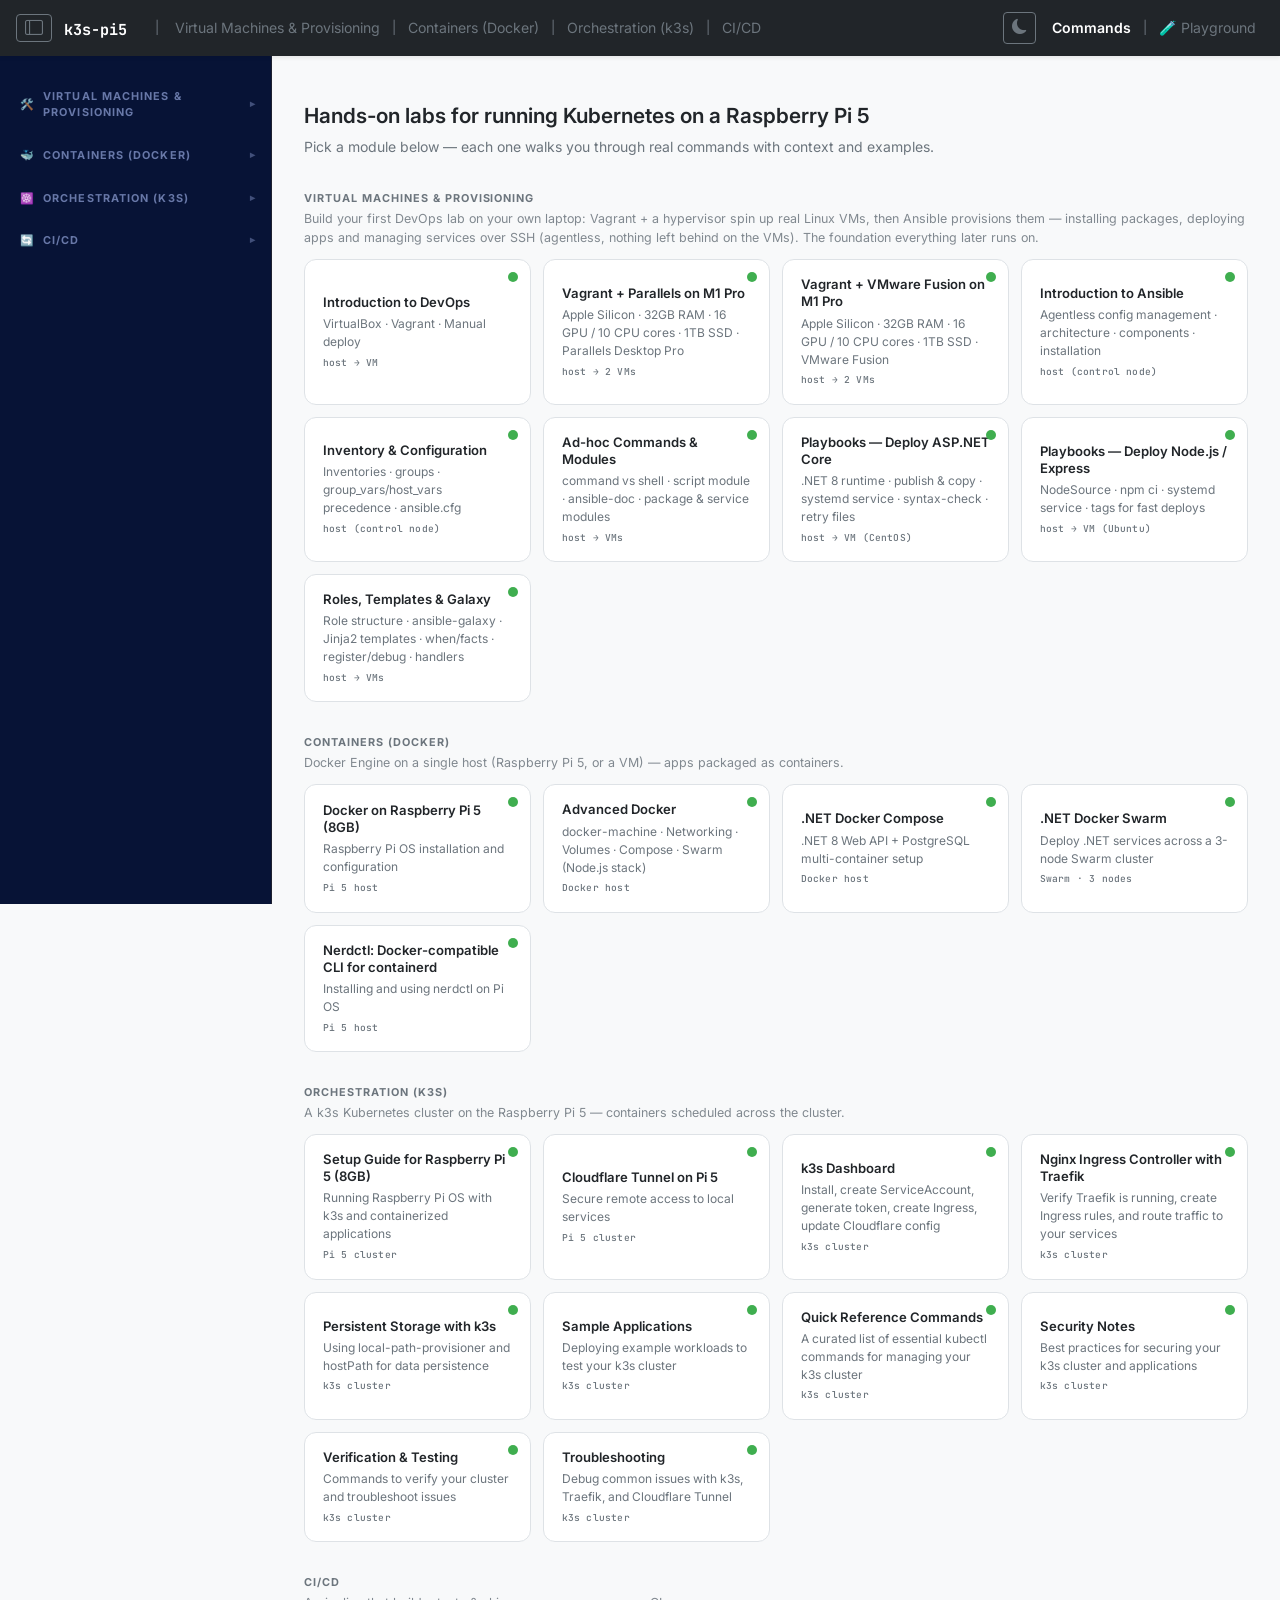
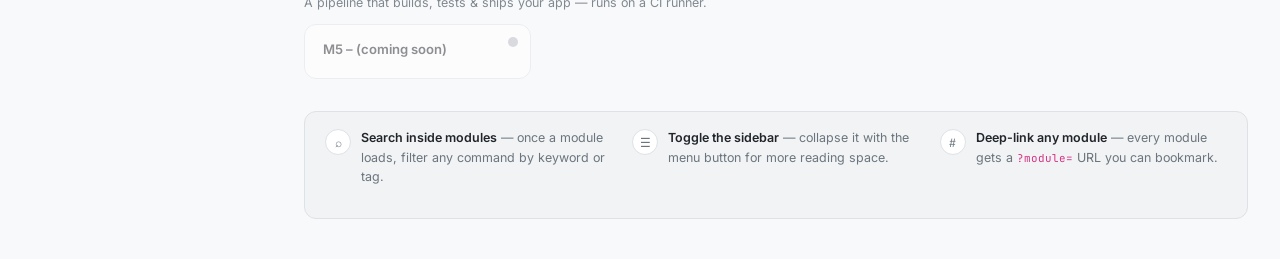
==== commit 2535b84e: "Sidebar: context labels removed entirely" ====
--- a/index.html
+++ b/index.html
@@ -38,6 +38,9 @@
         <div id="navbar-group-links" class="d-none d-md-flex align-items-center gap-1"></div>
       </div>
       <div class="d-flex align-items-center gap-1">
+        <button id="theme-toggle" class="btn btn-sm btn-outline-secondary me-1" aria-label="Toggle dark mode" title="Toggle dark mode">
+          <i id="theme-icon" class="bi bi-moon-fill" style="font-size:0.95rem;"></i>
+        </button>
         <a id="nav-commands" class="nav-link text-white px-2 fw-semibold" href="#" style="font-size:0.88rem;">Commands</a>
         <span class="text-secondary" style="font-size:0.8rem;">|</span>
         <a id="nav-playground" class="nav-link text-secondary px-2" href="#" style="font-size:0.88rem;">🧪
@@ -62,7 +65,7 @@
         <div id="module-header" class="mb-5" style="display:none;">
           <h1 class="fw-bold fs-2 mb-1" id="module-title"></h1>
           <p class="text-secondary mb-4" id="module-subtitle"></p>
-          <input type="text" id="searchInput" class="form-control mb-3" placeholder="Search commands or concepts…" />
+          <input type="text" id="searchInput" class="form-control mb-3" placeholder="Search commands or concepts…" aria-label="Search commands or concepts" />
           <div id="filterControls" class="d-flex flex-wrap gap-2 justify-content-center"></div>
         </div>
 
--- a/styles/index.css
+++ b/styles/index.css
@@ -52,4 +52,28 @@
   --sidebar-collapsed-width: 0px;
   --navbar-height:          52px;
   --sidebar-transition:     0.25s ease;
-}+}
+
+/* ── Dark mode ────────────────────────────────────────────────────────────── */
+html.dark {
+  --bg-app:        #1a1d23;
+  --bg-card:       #242730;
+  --bg-surface:    #2a2e38;
+  --text-primary:  #e1e4ea;
+  --text-secondary:#9ca3af;
+  --border:        #374151;
+  --accent-bg:     #1e2a4a;
+  --accent-text:   #93b4f5;
+  --shadow:        0 4px 6px -1px rgba(0,0,0,.40), 0 2px 4px -1px rgba(0,0,0,.30);
+  --code-bg:       #1e1e1e;
+}
+
+html.dark .navbar.bg-dark { background-color: #111318 !important; }
+html.dark .accordion-button:not(.collapsed) { background: #1e2a4a; color: #93b4f5; }
+html.dark .accordion-button { background: var(--bg-card); color: var(--text-primary); }
+html.dark .accordion-item { background: var(--bg-card); border-color: var(--border); }
+html.dark .form-control { background: var(--bg-surface); border-color: var(--border); color: var(--text-primary); }
+html.dark .form-control:focus { background: var(--bg-surface); color: var(--text-primary); }
+html.dark .btn-outline-secondary { color: var(--text-secondary); border-color: var(--border); }
+html.dark .btn-outline-secondary:hover { background: var(--bg-surface); color: var(--text-primary); }
+html.dark .text-secondary { color: var(--text-secondary) !important; }
--- a/styles/components.css
+++ b/styles/components.css
@@ -42,6 +42,10 @@
   overflow-x: auto;
   white-space: pre-wrap;
 }
+
+/* Shell syntax highlighting inside example boxes */
+.example-box .sh-comment { color: #6a9955; }
+.example-box .sh-prompt  { color: #569cd6; font-weight: 600; }
 
 /* ── "Why" callout box ───────────────────────────────────────────────────── */
 .why-box {
--- a/styles/sidebar.css
+++ b/styles/sidebar.css
@@ -77,13 +77,11 @@
   gap: 0.5rem;
 }
 
-/* Chevron icon */
+/* Chevron icon — rendered via innerHTML in playground.js */
 .sidebar-group-label .chevron {
   font-size: 0.6rem;
   opacity: 0.6;
   transition: transform 0.2s ease;
-  /* Unicode chevron — no extra dependency */
-  content: '▾';
 }
 
 .sidebar-group.collapsed .chevron {
@@ -138,6 +136,12 @@
   font-style: italic;
 }
 
+.sidebar-module-btn:focus-visible {
+  outline: 2px solid var(--accent);
+  outline-offset: -2px;
+  border-radius: 2px;
+}
+
 /* ── Subtitle line inside a module button ────────────────────────────────── */
 .sidebar-module-subtitle {
   display: block;
--- a/styles/playground.css
+++ b/styles/playground.css
@@ -25,10 +25,37 @@
   box-shadow: 0 0 0 3px rgba(91, 138, 245, 0.18);
 }
 
+/* ── Back-to-overview breadcrumb ─────────────────────────────────────────── */
+.module-back-link {
+  font-size: 0.85rem;
+  color: var(--text-accent);
+  font-weight: 500;
+}
+.module-back-link:hover {
+  color: var(--accent-dark);
+  text-decoration: underline !important;
+}
+
 .filter-btn.active {
   background: var(--accent) !important;
   color: #fff !important;
   border-color: var(--accent) !important;
+}
+
+/* ── Filter controls ──────────────────────────────────────────────────────── */
+#filterControls {
+  overflow-x: auto;
+  flex-wrap: nowrap;
+  -webkit-overflow-scrolling: touch;
+  scrollbar-width: none;
+}
+#filterControls::-webkit-scrollbar { display: none; }
+
+@media (min-width: 769px) {
+  #filterControls {
+    flex-wrap: wrap;
+    overflow-x: visible;
+  }
 }
 
 /* ── No-results notice ───────────────────────────────────────────────────── */
@@ -61,7 +88,29 @@
   letter-spacing: 0.09em;
   text-transform: uppercase;
   color: var(--text-secondary);
+  margin: 0 0 0.2rem;
+}
+
+/* "Where it runs" line under each group heading on the welcome screen */
+.welcome-section-blurb {
+  font-size: 0.78rem;
+  color: var(--text-secondary);
+  opacity: 0.85;
   margin: 0 0 0.75rem;
+  line-height: 1.5;
+  /* max-width: 60ch; */
+}
+
+/* Small "where it runs" label — plain text, cards only */
+.context-chip {
+  display: block;
+  margin-top: 0.3rem;
+  font-family: var(--font-mono, monospace);
+  font-size: 0.6rem;
+  font-weight: 500;
+  letter-spacing: 0.02em;
+  color: var(--text-secondary);
+  white-space: nowrap;
 }
 
 /* ── Module card grid ────────────────────────────────────────────────────── */
@@ -189,6 +238,6 @@
 
 @media (max-width: 480px) {
   .welcome-grid {
-    grid-template-columns: repeat(3, 1fr); /* mobile: 1 col */
+    grid-template-columns: repeat(1, 1fr); /* mobile: 1 col */
   }
 }
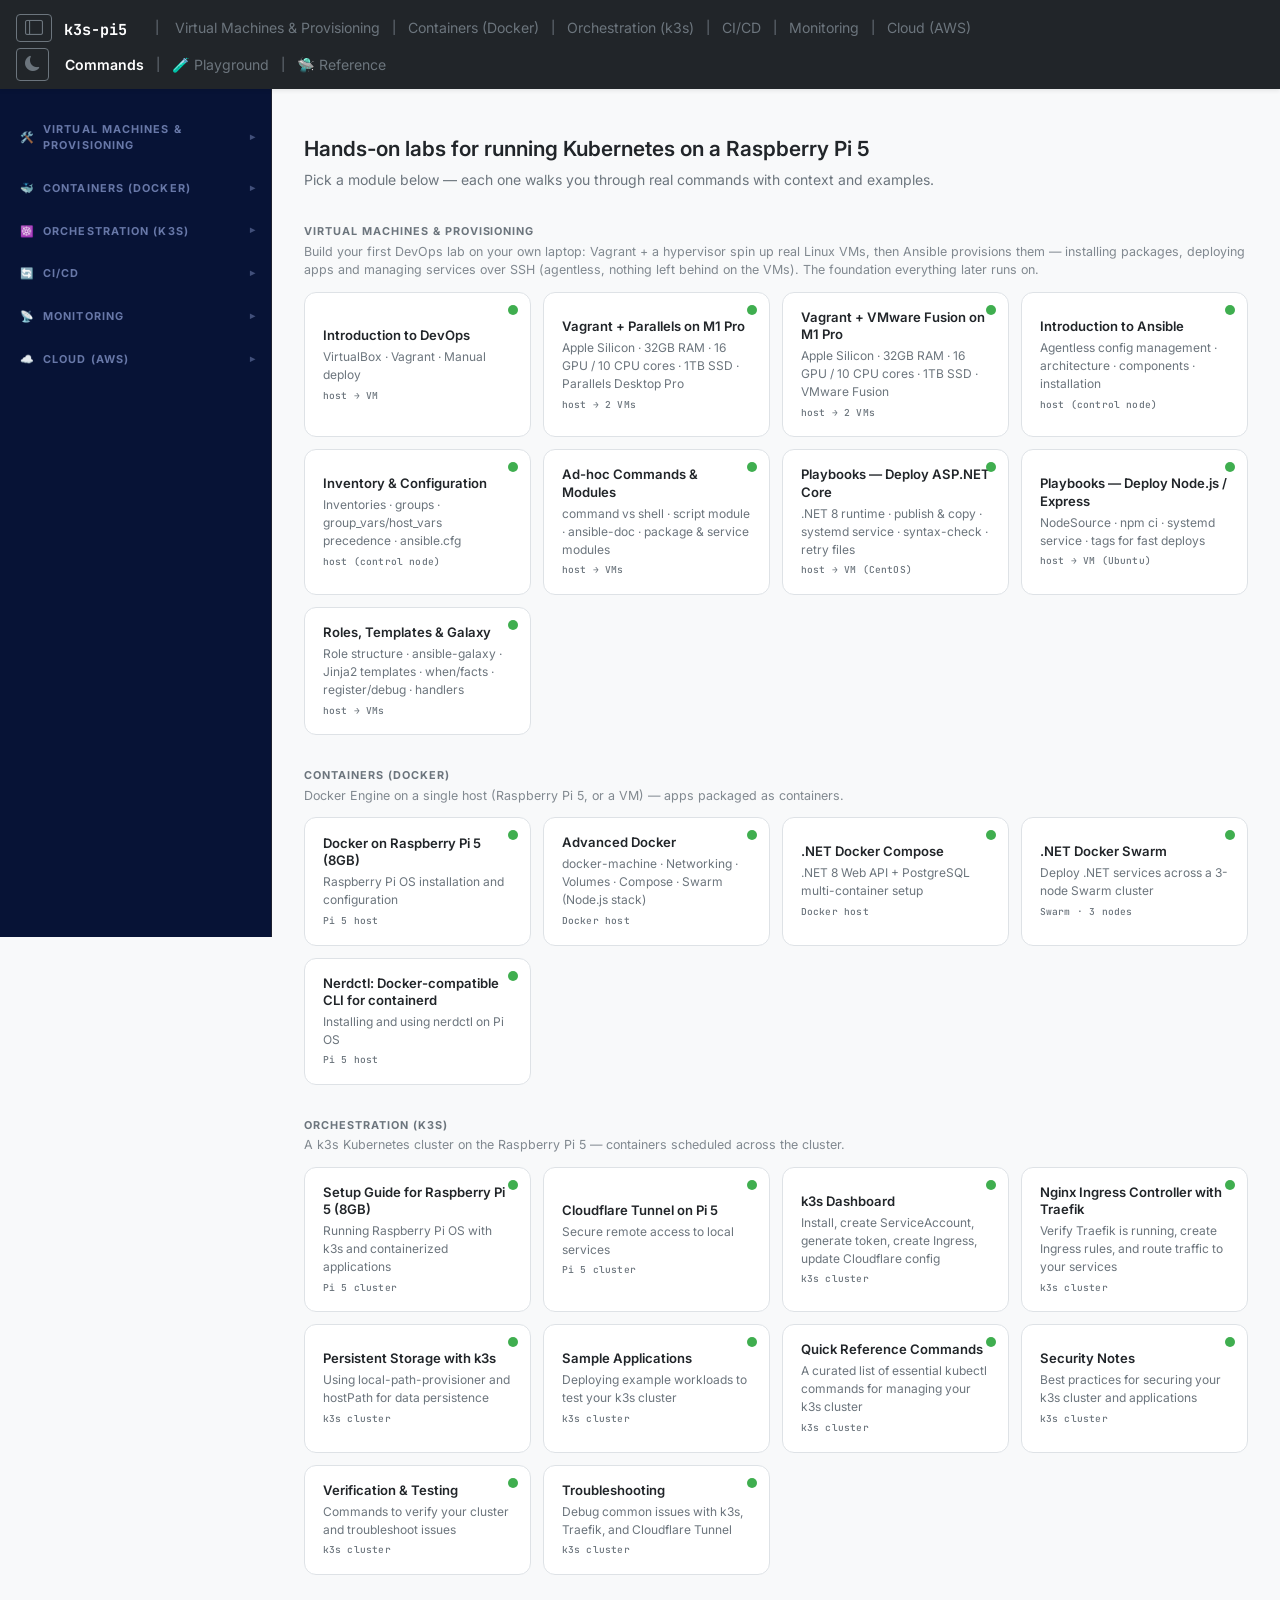
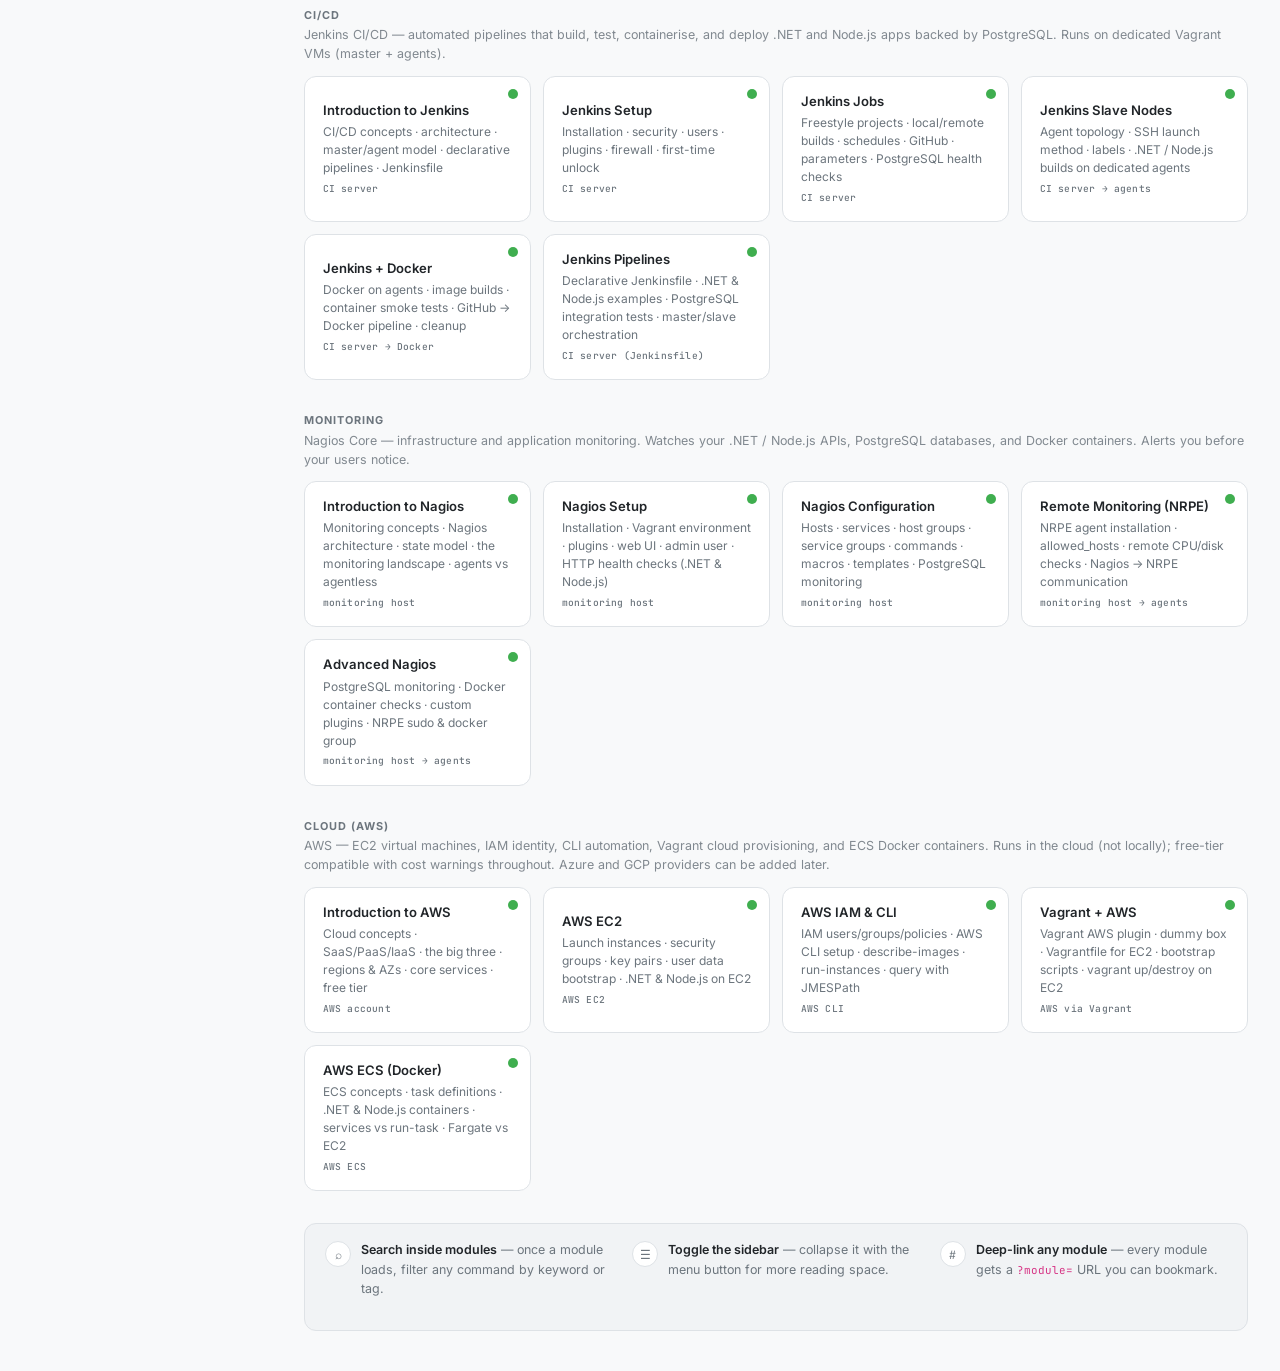
==== commit 97737627: "reworked the roadmap/ folder to a free, self-built "Path We Walked" framing and reconciled README's " ====
--- a/index.html
+++ b/index.html
@@ -45,6 +45,8 @@
         <span class="text-secondary" style="font-size:0.8rem;">|</span>
         <a id="nav-playground" class="nav-link text-secondary px-2" href="#" style="font-size:0.88rem;">🧪
           Playground</a>
+        <span class="text-secondary" style="font-size:0.8rem;">|</span>
+        <a id="nav-reference" class="nav-link text-secondary px-2" href="rick-and-morty.html" style="font-size:0.88rem;">🛸 Reference</a>
       </div>
     </div>
   </nav>
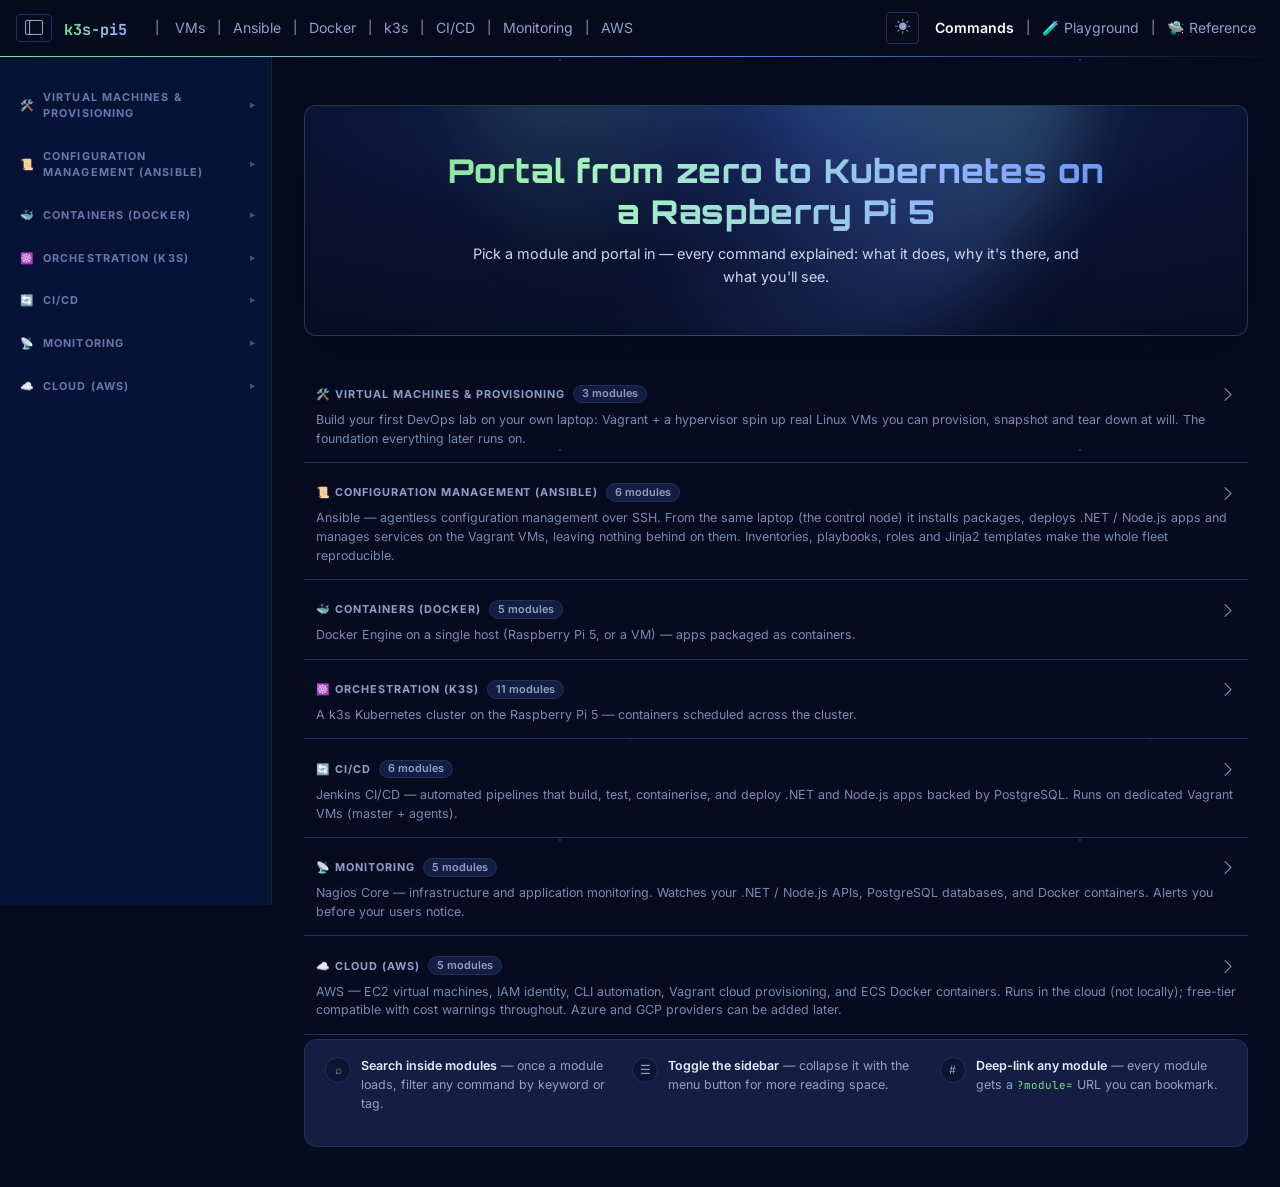
==== commit 8ed6124f: "docs: some small ui changes" ====
--- a/index.html
+++ b/index.html
@@ -8,7 +8,7 @@
   <link href="https://cdn.jsdelivr.net/npm/bootstrap@5.3.3/dist/css/bootstrap.min.css" rel="stylesheet" />
   <link href="https://cdn.jsdelivr.net/npm/bootstrap-icons@1.11.3/font/bootstrap-icons.min.css" rel="stylesheet" />
   <link
-    href="https://fonts.googleapis.com/css2?family=Inter:wght@400;500;600;700&family=JetBrains+Mono:wght@400;500&display=swap"
+    href="https://fonts.googleapis.com/css2?family=Inter:wght@400;500;600;700&family=JetBrains+Mono:wght@400;500&family=Orbitron:wght@700;800&display=swap"
     rel="stylesheet" />
 
   <!-- Design tokens first — everything else reads from these variables -->
@@ -74,7 +74,7 @@
         <!-- Command list (driven by app.js render()) -->
         <div id="commandList"></div>
         <div class="no-results text-center text-secondary py-5" id="noResults" style="display:none;">
-          <p class="fs-5">No commands match your search.</p>
+          <p class="fs-5">Wrong dimension — no commands match your search.</p>
         </div>
 
         <!-- Welcome / empty state — populated by playground.js -->
--- a/styles/index.css
+++ b/styles/index.css
@@ -1,46 +1,51 @@
 :root {
-  /* ── Brand / Accent ─────────────────────────────────────────── */
+  /* ── Brand / Accent — the portal pair: interdimensional blue + portal green ── */
   --accent:        #5b8af5;
   --accent-dark:   #3a66d4;
-  --accent-bg:     #e7f1ff;
-  --accent-text:   #084298;
+  --accent-bg:     #e9f0fe;
+  --accent-text:   #2b55b8;
+  --portal:        #7ddf90;
+  --portal-dark:   #2f9e57;   /* readable green on light surfaces; flips bright in dark */
+  --portal-gradient: linear-gradient(90deg, #7ddf90, #5b8af5);
 
   /* ── App background ─────────────────────────────────────────── */
-  --bg-app:        #f8f9fa;
+  --bg-app:        #f4f7fd;
   --bg-card:       #ffffff;
-  --bg-surface:    #f1f3f5;
+  --bg-surface:    #ecf1fa;
 
   /* ── Sidebar palette ─────────────────────────────────────────── */
   --sidebar-bg:           #071336;
   --sidebar-border:       #1e2130;
   --sidebar-hover-bg:     #0f1528;
   --sidebar-active-bg:    #161e38;
-  --sidebar-active-border:#5b8af5;
+  --sidebar-active-border:#7ddf90;
 
   /* Sidebar text — lifted for readability */
-  --sidebar-label:        #6878a8;   /* group labels (was #4a5070 — too dim) */
-  --sidebar-item:         #a8b0cc;   /* normal items (was #8b92b0 — too dim) */
+  --sidebar-label:        #6878a8;   /* group labels */
+  --sidebar-item:         #a8b0cc;   /* normal items */
   --sidebar-item-hover:   #d4d9ee;   /* hover */
   --sidebar-item-active:  #e8ecf8;   /* active */
   --sidebar-subtitle:     #6878a8;   /* subtitle under active item */
   --sidebar-disabled:     #3d4460;   /* coming-soon items */
 
   /* ── Content typography ──────────────────────────────────────── */
-  --text-primary:   #212529;
-  --text-secondary: #6c757d;
-  --text-accent:    #0d6efd;         /* blue links / command names */
+  --text-primary:   #1c2333;
+  --text-secondary: #5f6b85;
+  --text-accent:    #3a66d4;         /* links / command names — same family as accent */
 
   /* ── Borders & shadows ───────────────────────────────────────── */
-  --border:         #dee2e6;
-  --shadow:         0 4px 6px -1px rgba(0,0,0,.10), 0 2px 4px -1px rgba(0,0,0,.06);
+  --border:         #dce4f2;
+  --shadow:         0 4px 6px -1px rgba(23,37,84,.08), 0 2px 4px -1px rgba(23,37,84,.05);
 
-  /* ── Code blocks ─────────────────────────────────────────────── */
-  --code-bg:        #272822;
-  --code-text:      #f8f8f2;
+  /* ── Code blocks — deep space, same dimension as the sidebar ─── */
+  --code-bg:        #0b1226;
+  --code-text:      #e8ecf8;
+  --code-border:    #22305c;
 
   /* ── Fonts ───────────────────────────────────────────────────── */
-  --font-sans:  'Inter', -apple-system, sans-serif;
-  --font-mono:  'JetBrains Mono', monospace;
+  --font-sans:    'Inter', -apple-system, sans-serif;
+  --font-mono:    'JetBrains Mono', monospace;
+  --font-display: 'Orbitron', 'JetBrains Mono', monospace;
 
   /* ── Radii ───────────────────────────────────────────────────── */
   --radius-lg:  12px;
@@ -54,26 +59,40 @@
   --sidebar-transition:     0.25s ease;
 }
 
-/* ── Dark mode ────────────────────────────────────────────────────────────── */
+/* ── Dark mode — deep space, one dimension with the sidebar & hero ────────── */
 html.dark {
-  --bg-app:        #1a1d23;
-  --bg-card:       #242730;
-  --bg-surface:    #2a2e38;
-  --text-primary:  #e1e4ea;
-  --text-secondary:#9ca3af;
-  --border:        #374151;
-  --accent-bg:     #1e2a4a;
-  --accent-text:   #93b4f5;
-  --shadow:        0 4px 6px -1px rgba(0,0,0,.40), 0 2px 4px -1px rgba(0,0,0,.30);
-  --code-bg:       #1e1e1e;
+  --bg-app:        #060b1f;
+  --bg-card:       #0d1631;
+  --bg-surface:    #131e42;
+  --text-primary:  #e6ecff;
+  --text-secondary:#8fa0c9;
+  --border:        #223060;
+  --accent-bg:     #16234d;
+  --accent-text:   #9db9f8;
+  --portal-dark:   #7ddf90;
+  --shadow:        0 4px 14px -2px rgba(0,0,0,.55), 0 2px 4px -1px rgba(0,0,0,.35);
+  --code-bg:       #070d22;
 }
 
-html.dark .navbar.bg-dark { background-color: #111318 !important; }
-html.dark .accordion-button:not(.collapsed) { background: #1e2a4a; color: #93b4f5; }
+/* Dark mode gets the cosmos: a faint repeating starfield over deep space */
+html.dark body {
+  background-color: var(--bg-app);
+  background-image:
+    radial-gradient(1.5px 1.5px at 40px 60px, rgba(255, 255, 255, 0.26), transparent),
+    radial-gradient(1px 1px at 190px 210px, rgba(125, 223, 144, 0.22), transparent),
+    radial-gradient(1.3px 1.3px at 330px 120px, rgba(91, 138, 245, 0.25), transparent),
+    radial-gradient(1px 1px at 460px 330px, rgba(255, 255, 255, 0.16), transparent),
+    radial-gradient(1.2px 1.2px at 110px 350px, rgba(255, 255, 255, 0.12), transparent);
+  background-size: 520px 390px;
+  background-attachment: fixed;
+}
+
+html.dark .navbar.bg-dark { background-color: #050a1c !important; }
+html.dark .accordion-button:not(.collapsed) { background: var(--accent-bg); color: var(--accent-text); }
 html.dark .accordion-button { background: var(--bg-card); color: var(--text-primary); }
 html.dark .accordion-item { background: var(--bg-card); border-color: var(--border); }
 html.dark .form-control { background: var(--bg-surface); border-color: var(--border); color: var(--text-primary); }
 html.dark .form-control:focus { background: var(--bg-surface); color: var(--text-primary); }
 html.dark .btn-outline-secondary { color: var(--text-secondary); border-color: var(--border); }
 html.dark .btn-outline-secondary:hover { background: var(--bg-surface); color: var(--text-primary); }
-html.dark .text-secondary { color: var(--text-secondary) !important; }+html.dark .text-secondary { color: var(--text-secondary) !important; }
--- a/styles/components.css
+++ b/styles/components.css
@@ -5,11 +5,32 @@
 body {
   font-family: var(--font-sans);
   background: var(--bg-app);
+  color: var(--text-primary);
 }
 
 code,
 .font-mono {
   font-family: var(--font-mono);
+}
+
+/* Inline code — portal green instead of Bootstrap pink */
+code {
+  color: var(--portal-dark);
+}
+
+/* ── Navbar — deep space with the portal event-horizon line ──────────────── */
+.navbar.bg-dark {
+  background-color: #0a1230 !important;
+  border-bottom: 1px solid transparent;
+  border-image: linear-gradient(90deg, #7ddf90, #5b8af5 55%, rgba(91, 138, 245, 0)) 1;
+}
+
+/* Brand wordmark glows portal green→blue */
+.navbar-brand span:first-of-type {
+  background: linear-gradient(92deg, #7ddf90, #8fb3ff);
+  -webkit-background-clip: text;
+  background-clip: text;
+  -webkit-text-fill-color: transparent;
 }
 
 /* ── Command name ────────────────────────────────────────────────────────── */
@@ -41,6 +62,7 @@
   font-size: 0.82rem;
   overflow-x: auto;
   white-space: pre-wrap;
+  border: 1px solid var(--code-border);
 }
 
 /* Shell syntax highlighting inside example boxes */
@@ -51,7 +73,7 @@
 .why-box {
   background: var(--accent-bg);
   color: var(--accent-text);
-  border-left: 4px solid var(--text-accent);
+  border-left: 4px solid var(--portal-dark);
   padding: 10px 14px;
   border-radius: 6px;
   font-size: 0.9rem;
@@ -90,7 +112,7 @@
 
 .accordion-button:not(.collapsed) {
   color: var(--text-accent);
-  background: #f0f5ff;
+  background: var(--accent-bg);
   box-shadow: none;
 }
 
@@ -225,13 +247,17 @@
   border-color: #f59e0b;
 }
 
+html.dark .module-note--tip     { background: #0c2b22; color: #8ce0b0; border-color: #2f9e57; }
+html.dark .module-note--warning { background: #2e2410; color: #f0d86e; border-color: #b98a1d; }
+html.dark .module-note code     { background: rgba(255, 255, 255, 0.08); }
+
 /* ── Section badge (numbered circle) ────────────────────────────────────── */
 .section-badge {
   width: 28px;
   height: 28px;
   border-radius: 50%;
-  background: var(--text-accent);
-  color: #fff;
+  background: var(--portal-gradient);
+  color: #071336;
   display: inline-flex;
   align-items: center;
   justify-content: center;
--- a/styles/sidebar.css
+++ b/styles/sidebar.css
@@ -128,6 +128,7 @@
   border-left-color: var(--sidebar-active-border);
   background: var(--sidebar-active-bg);
   font-weight: 600;
+  box-shadow: inset 4px 0 14px -6px rgba(125, 223, 144, 0.8);
 }
 
 .sidebar-module-btn.disabled {
--- a/styles/playground.css
+++ b/styles/playground.css
@@ -20,9 +20,28 @@
   margin-bottom: 2.5rem;
 }
 
+#module-title {
+  font-family: var(--font-display);
+  font-weight: 800;
+  letter-spacing: 0.015em;
+  background: linear-gradient(92deg, var(--portal-dark), var(--accent-dark));
+  -webkit-background-clip: text;
+  background-clip: text;
+  -webkit-text-fill-color: transparent;
+}
+html.dark #module-title {
+  background: linear-gradient(92deg, #7ddf90, #8fb3ff);
+  -webkit-background-clip: text;
+  background-clip: text;
+}
+
+#searchInput {
+  font-family: var(--font-mono);
+  font-size: 0.88rem;
+}
 #searchInput:focus {
-  border-color: var(--accent);
-  box-shadow: 0 0 0 3px rgba(91, 138, 245, 0.18);
+  border-color: var(--portal);
+  box-shadow: 0 0 0 3px rgba(125, 223, 144, 0.22), 0 0 18px rgba(125, 223, 144, 0.15);
 }
 
 /* ── Back-to-overview breadcrumb ─────────────────────────────────────────── */
@@ -37,9 +56,11 @@
 }
 
 .filter-btn.active {
-  background: var(--accent) !important;
-  color: #fff !important;
-  border-color: var(--accent) !important;
+  background: var(--portal-gradient) !important;
+  color: #071336 !important;
+  border-color: transparent !important;
+  font-weight: 600;
+  box-shadow: 0 0 14px rgba(125, 223, 144, 0.35);
 }
 
 /* ── Filter controls ──────────────────────────────────────────────────────── */
@@ -66,19 +87,68 @@
   padding-top: 0.5rem;
 }
 
+/* The hero: deep space in both themes, with a live portal swirling behind the title */
 .welcome-greeting {
+  position: relative;
+  overflow: hidden;
+  text-align: center;
   margin-bottom: 2rem;
-}
+  padding: 2.75rem 1.5rem 2.9rem;
+  border-radius: var(--radius-lg);
+  background: radial-gradient(125% 140% at 50% 0%, #13245a 0%, #0a1230 45%, #060b1f 100%);
+  border: 1px solid rgba(125, 223, 144, 0.22);
+  box-shadow: 0 18px 48px rgba(3, 8, 28, 0.45);
+}
+
+.welcome-greeting::before {
+  content: '';
+  position: absolute;
+  width: 620px;
+  height: 620px;
+  left: 50%;
+  top: -360px;
+  transform: translateX(-50%);
+  border-radius: 50%;
+  background: conic-gradient(from 0deg,
+    transparent 0deg,
+    rgba(125, 223, 144, 0.55) 60deg,
+    rgba(91, 138, 245, 0.45) 140deg,
+    transparent 215deg,
+    rgba(125, 223, 144, 0.4) 300deg,
+    transparent 360deg);
+  filter: blur(36px);
+  opacity: 0.55;
+  animation: portal-spin 24s linear infinite;
+  pointer-events: none;
+}
+
+@keyframes portal-spin {
+  to { transform: translateX(-50%) rotate(360deg); }
+}
+
+@media (prefers-reduced-motion: reduce) {
+  .welcome-greeting::before { animation: none; }
+}
+
 .welcome-greeting h2 {
-  font-size: 1.3rem;
-  font-weight: 600;
-  color: var(--text-primary);
-  margin: 0 0 0.4rem;
+  position: relative;
+  font-family: var(--font-display);
+  font-size: clamp(1.45rem, 3.2vw, 2.05rem);
+  font-weight: 800;
+  letter-spacing: 0.02em;
+  line-height: 1.25;
+  margin: 0 0 0.6rem;
+  background: linear-gradient(92deg, #7ddf90 5%, #a8f5c0 30%, #8fb3ff 70%, #5b8af5 95%);
+  -webkit-background-clip: text;
+  background-clip: text;
+  -webkit-text-fill-color: transparent;
 }
 .welcome-greeting p {
-  font-size: 0.875rem;
-  color: var(--text-secondary);
-  margin: 0;
+  position: relative;
+  font-size: 0.9rem;
+  color: #cdd7ef;
+  max-width: 620px;
+  margin: 0 auto;
   line-height: 1.65;
 }
 
@@ -88,15 +158,96 @@
   letter-spacing: 0.09em;
   text-transform: uppercase;
   color: var(--text-secondary);
-  margin: 0 0 0.2rem;
-}
-
-/* "Where it runs" line under each group heading on the welcome screen */
+  margin: 0;
+}
+
+/* ── Collapsible welcome sections (mirror the sidebar accordion) ──────────── */
+.welcome-section {
+  border-bottom: 1px solid var(--border);
+  margin-bottom: 0.25rem;
+}
+
+.welcome-section-header {
+  display: flex;
+  flex-direction: column;
+  gap: 0.3rem;
+  width: 100%;
+  background: none;
+  border: none;
+  border-radius: var(--radius-md);
+  padding: 0.85rem 0.75rem;
+  cursor: pointer;
+  text-align: left;
+  transition: background 0.15s, color 0.15s;
+}
+.welcome-section-heading {
+  display: flex;
+  align-items: center;
+  gap: 0.5rem;
+  width: 100%;
+}
+.welcome-section-header:hover {
+  background: var(--bg-surface);
+}
+.welcome-section-header:hover .welcome-section-label {
+  color: var(--text-primary);
+}
+.welcome-section-header:hover .welcome-section-chevron {
+  color: var(--text-primary);
+}
+.welcome-section-header:hover .welcome-section-count {
+  border-color: var(--accent);
+  color: var(--accent);
+}
+/* Nudge the chevron on hover to hint interactivity */
+.welcome-section.collapsed .welcome-section-header:hover .welcome-section-chevron {
+  transform: rotate(-90deg) translateX(2px);
+}
+
+.welcome-section-count {
+  font-size: 0.68rem;
+  font-weight: 600;
+  color: var(--text-secondary);
+  background: var(--bg-surface);
+  border: 1px solid var(--border);
+  border-radius: 999px;
+  padding: 0.05rem 0.5rem;
+  line-height: 1.4;
+}
+
+.welcome-section-chevron {
+  margin-left: auto;
+  color: var(--text-secondary);
+  transition: transform 0.2s ease;
+}
+.welcome-section.collapsed .welcome-section-chevron {
+  transform: rotate(-90deg);
+}
+
+.welcome-section-body {
+  overflow: hidden;
+  max-height: 4000px;
+  transition: max-height 0.3s ease;
+}
+.welcome-section.collapsed .welcome-section-body {
+  max-height: 0;
+}
+
+.welcome-section-body-inner {
+  padding-top: 0.25rem;
+}
+
+/* "Where it runs" line under each group heading on the welcome screen.
+   Lives inside the header so it stays visible even when collapsed. */
 .welcome-section-blurb {
+  display: block;
   font-size: 0.78rem;
+  font-weight: 400;
+  text-transform: none;
+  letter-spacing: normal;
   color: var(--text-secondary);
   opacity: 0.85;
-  margin: 0 0 0.75rem;
+  margin: 0;
   line-height: 1.5;
   /* max-width: 60ch; */
 }
@@ -109,7 +260,7 @@
   font-size: 0.6rem;
   font-weight: 500;
   letter-spacing: 0.02em;
-  color: var(--text-secondary);
+  color: var(--portal-dark);
   white-space: nowrap;
 }
 
@@ -118,7 +269,7 @@
   display: grid;
   grid-template-columns: repeat(4, 1fr);
   gap: 12px;
-  margin-bottom: 2rem;
+  margin-bottom: 1rem;
 }
 
 .welcome-card {
@@ -134,9 +285,9 @@
   font-family: var(--font-sans);
 }
 .welcome-card:hover {
-  border-color: var(--accent);
-  box-shadow: 0 4px 14px rgba(91, 138, 245, 0.12);
-  transform: translateY(-2px);
+  border-color: rgba(125, 223, 144, 0.65);
+  box-shadow: 0 6px 22px rgba(91, 138, 245, 0.18), 0 0 16px rgba(125, 223, 144, 0.18);
+  transform: translateY(-3px);
 }
 .welcome-card.disabled {
   opacity: 0.5;
@@ -159,6 +310,11 @@
 .welcome-card-icon.clr-teal   { background: #d8f5ec; }
 .welcome-card-icon.clr-purple { background: #eeedfe; }
 .welcome-card-icon.clr-amber  { background: #faeeda; }
+
+html.dark .welcome-card-icon.clr-blue   { background: #16234d; }
+html.dark .welcome-card-icon.clr-teal   { background: #0c2b22; }
+html.dark .welcome-card-icon.clr-purple { background: #221d4d; }
+html.dark .welcome-card-icon.clr-amber  { background: #33260f; }
 
 .welcome-card-title {
   font-size: 0.82rem;
@@ -183,7 +339,7 @@
   border-radius: 50%;
   flex-shrink: 0;
 }
-.welcome-card-dot.ready { background: #3fae4f; }            /* green — ready */
+.welcome-card-dot.ready { background: var(--portal-dark); } /* portal green — ready */
 .welcome-card-dot.soon  { background: #b8bcc4; }            /* grey — in progress */
 
 /* ── Tips row ────────────────────────────────────────────────────────────── */
